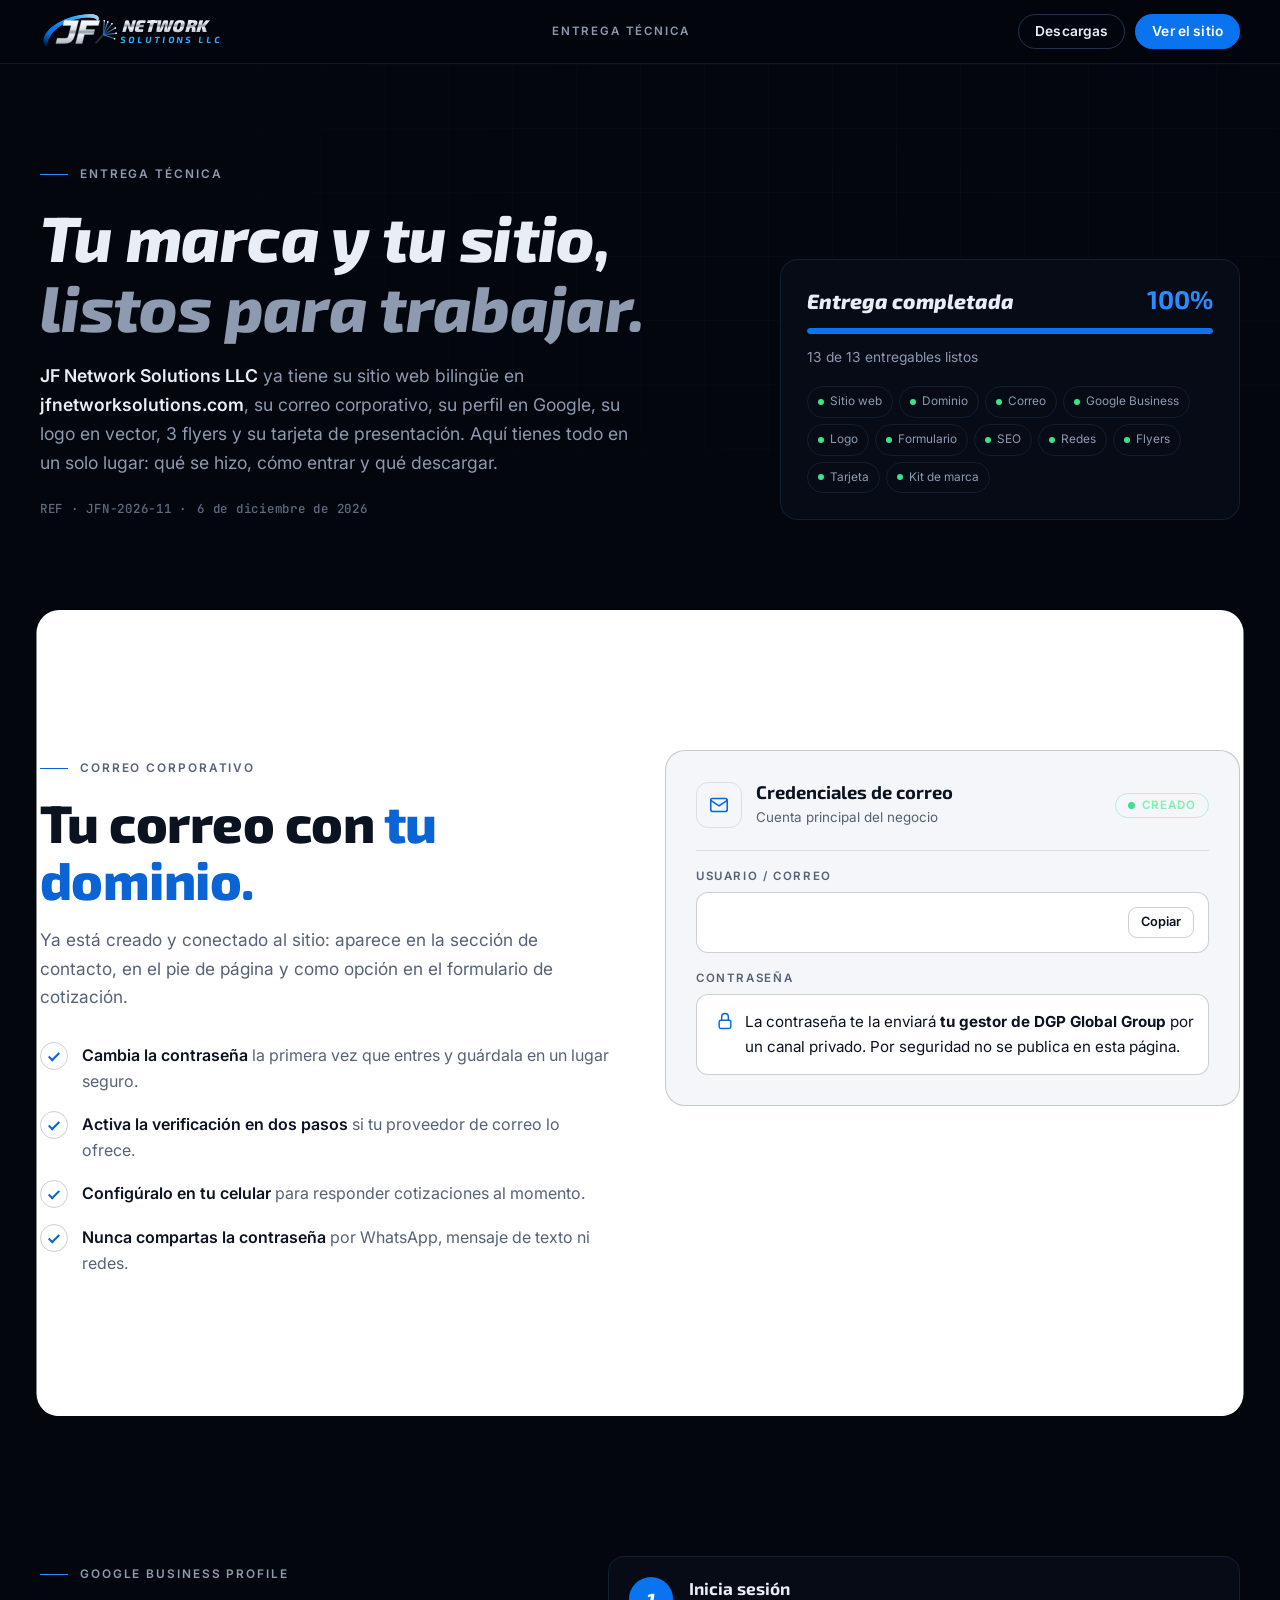
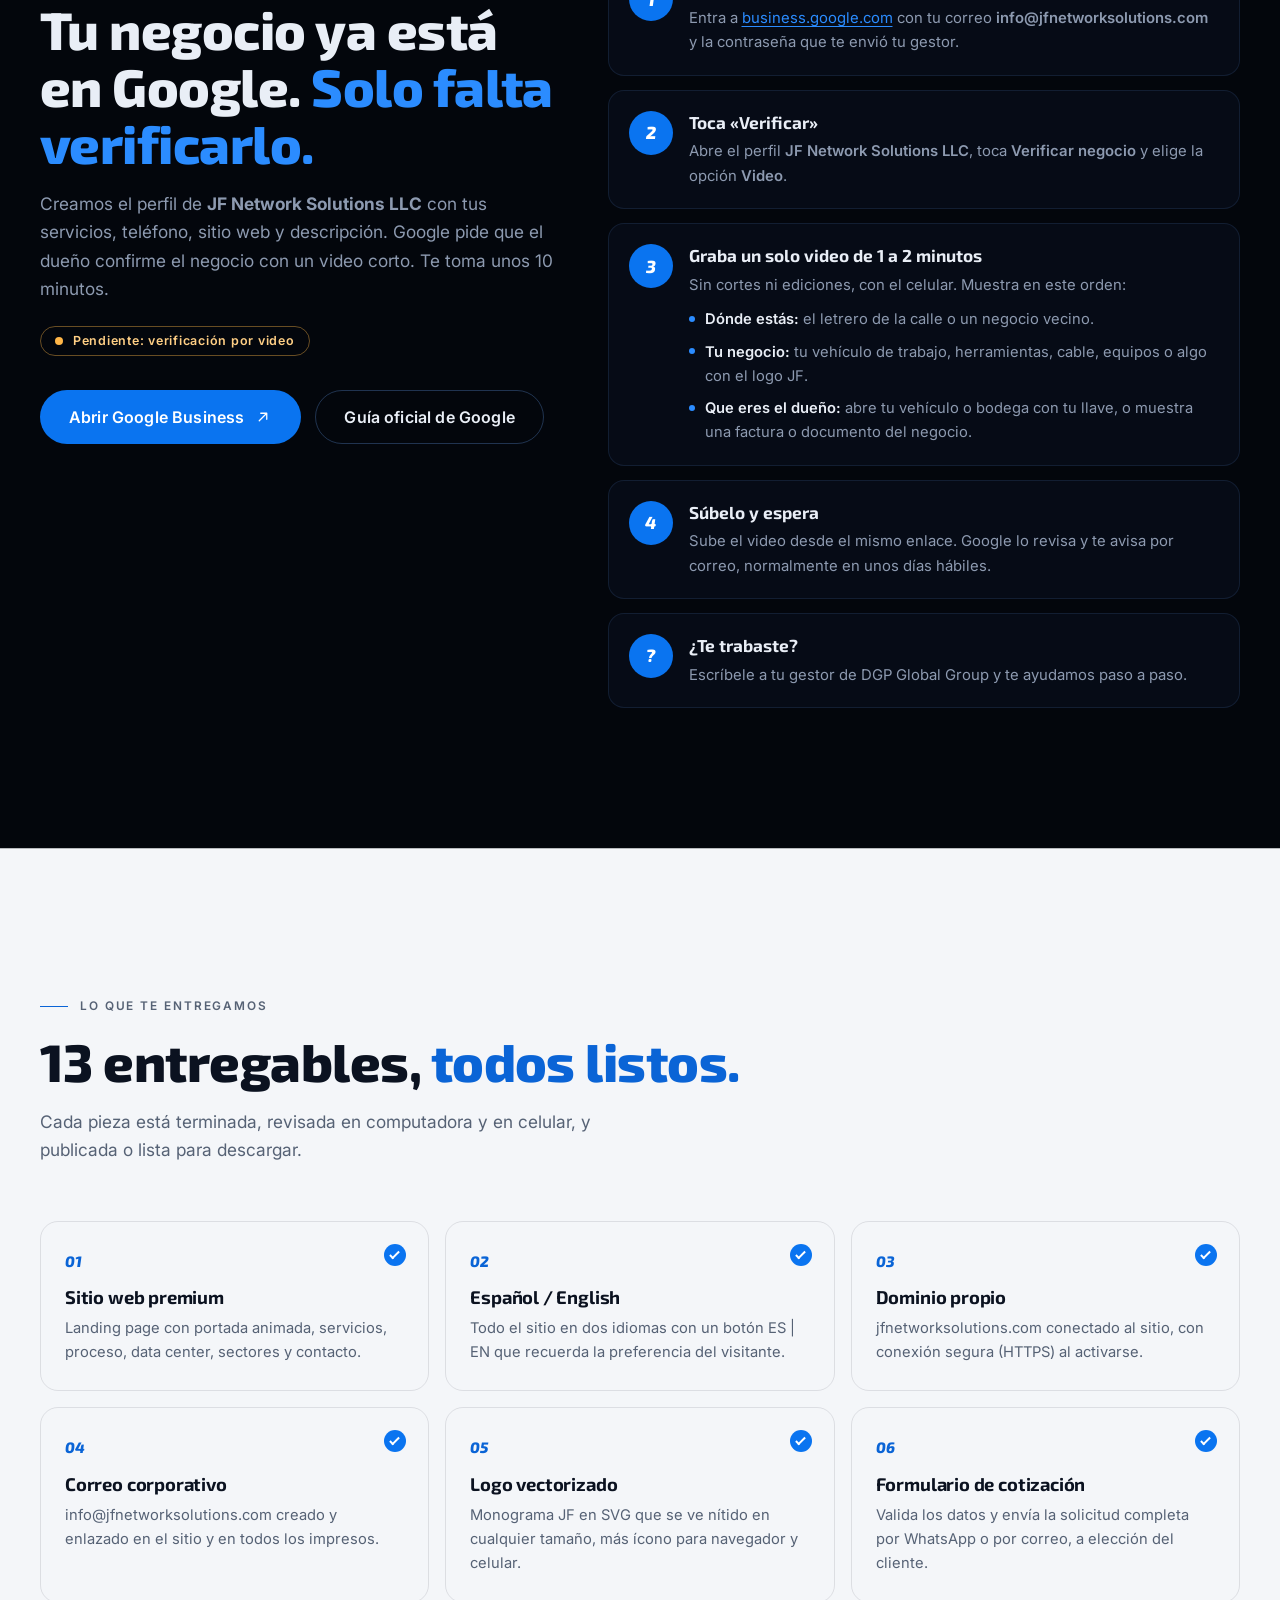
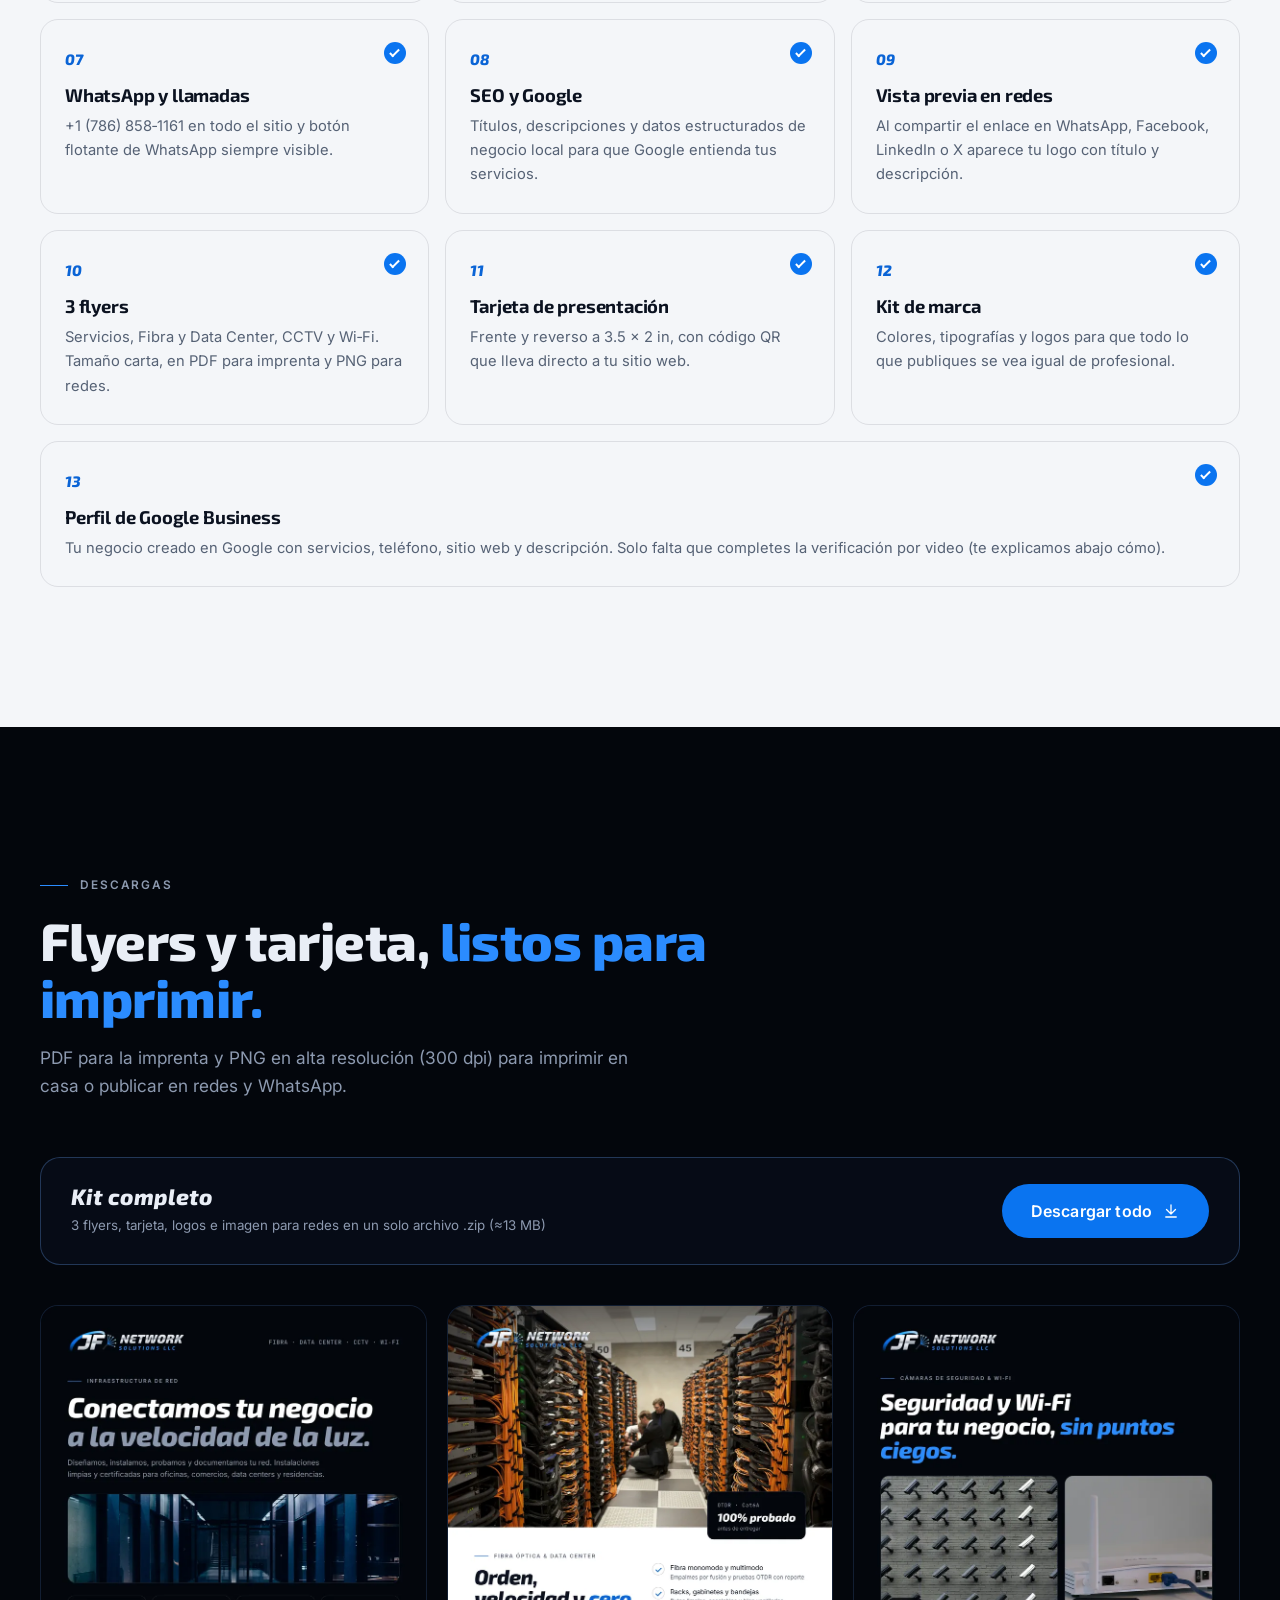
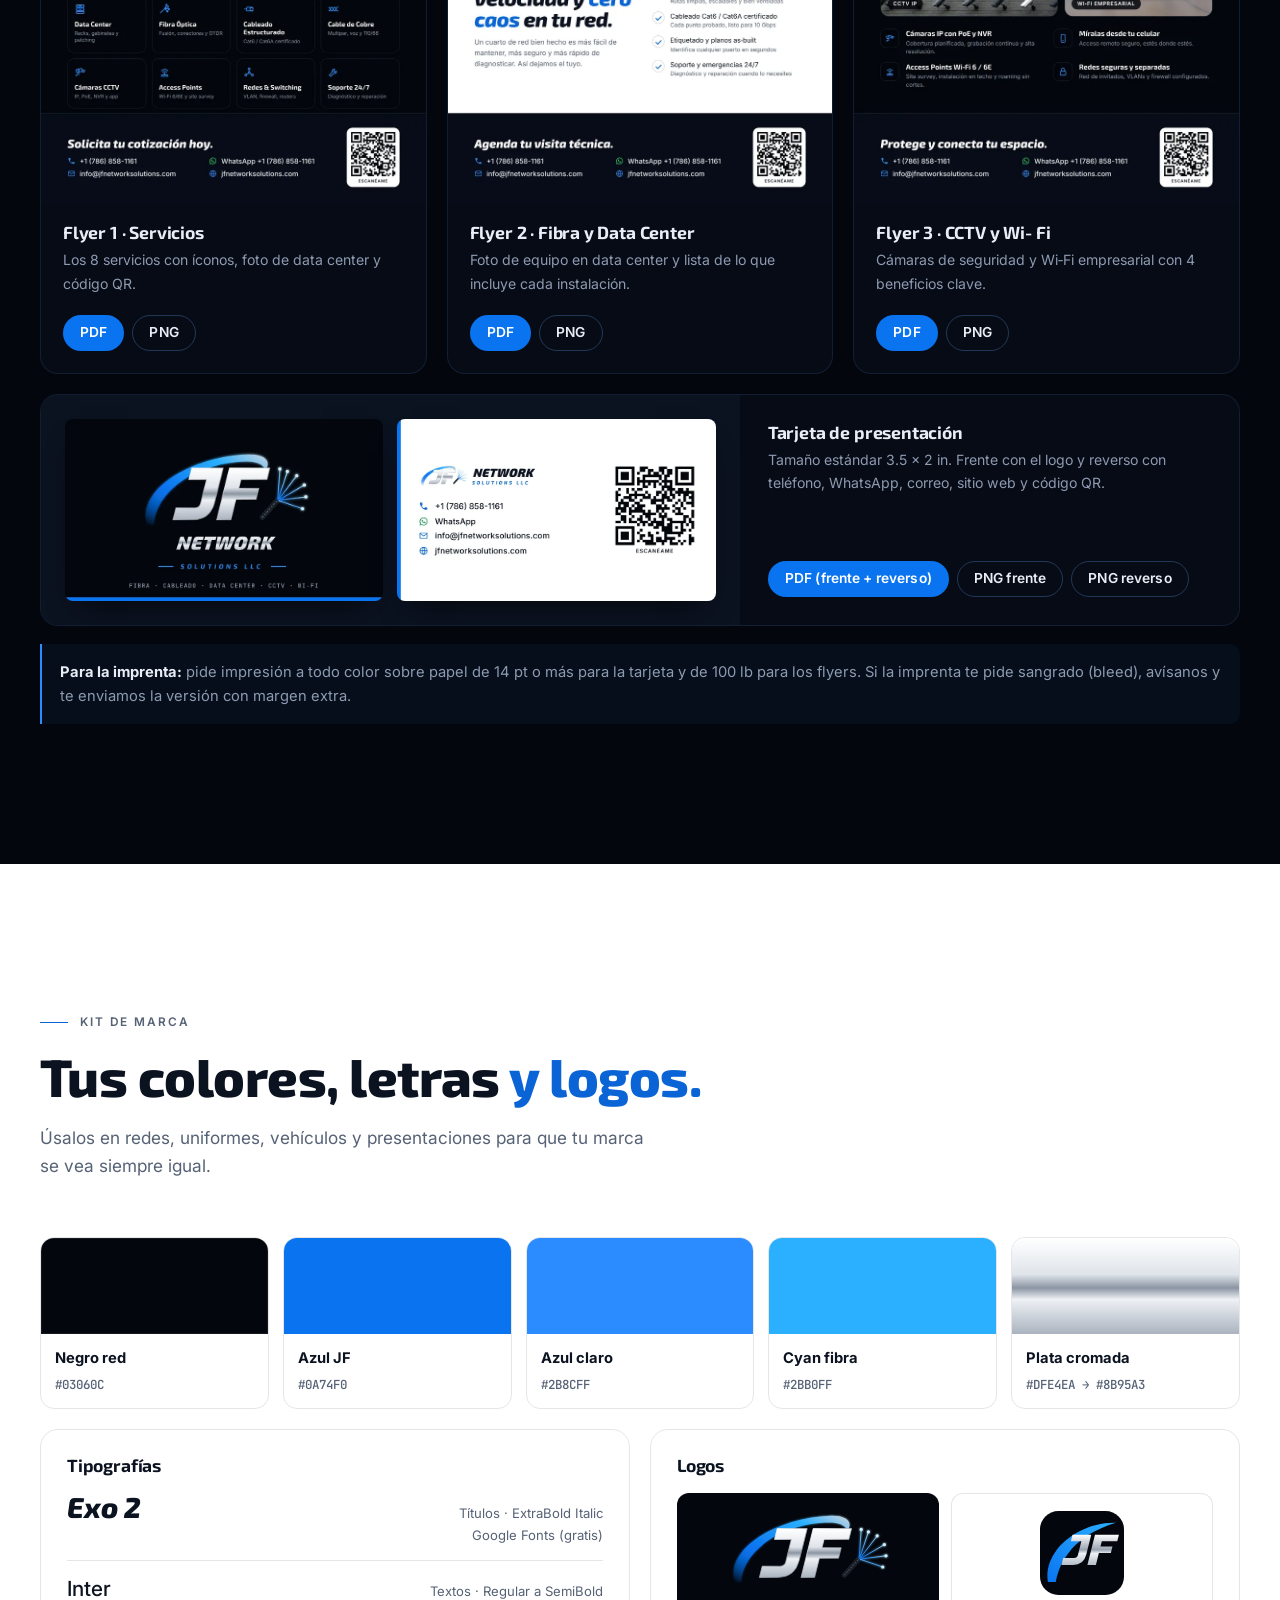
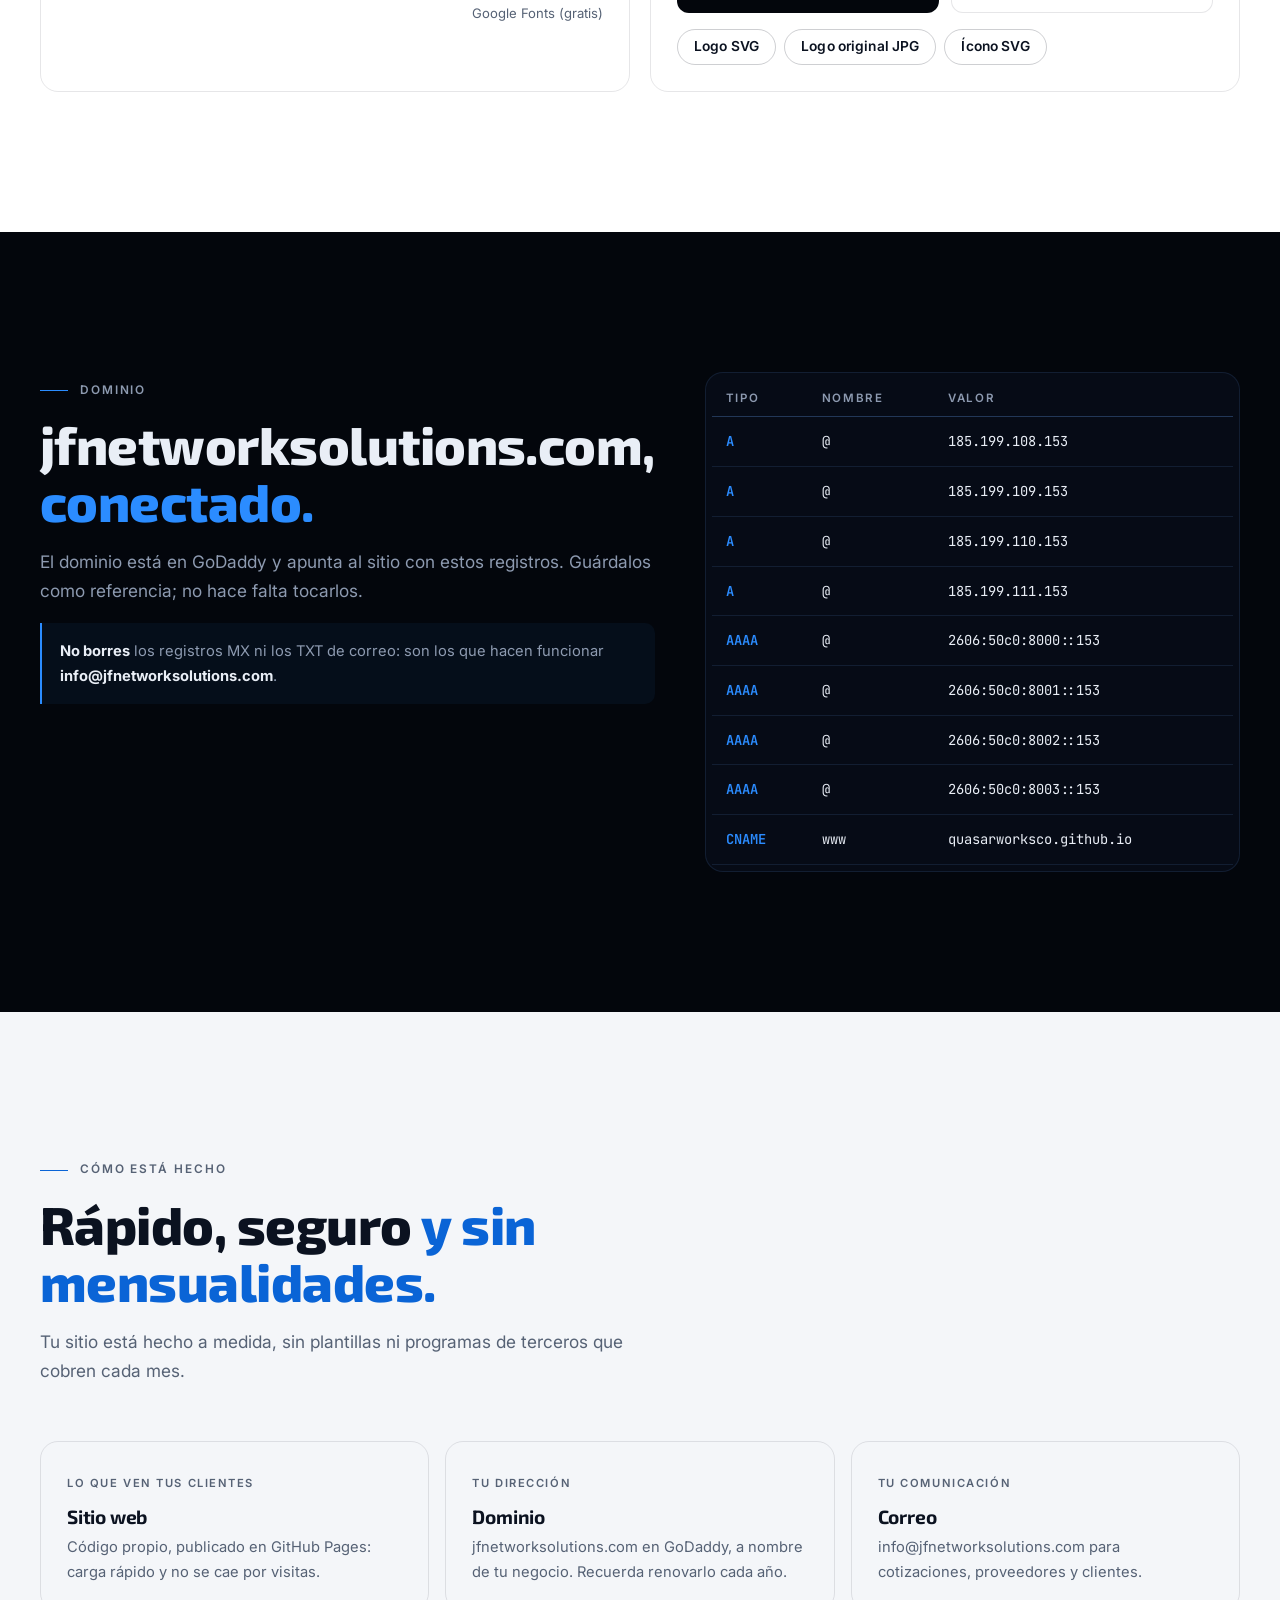
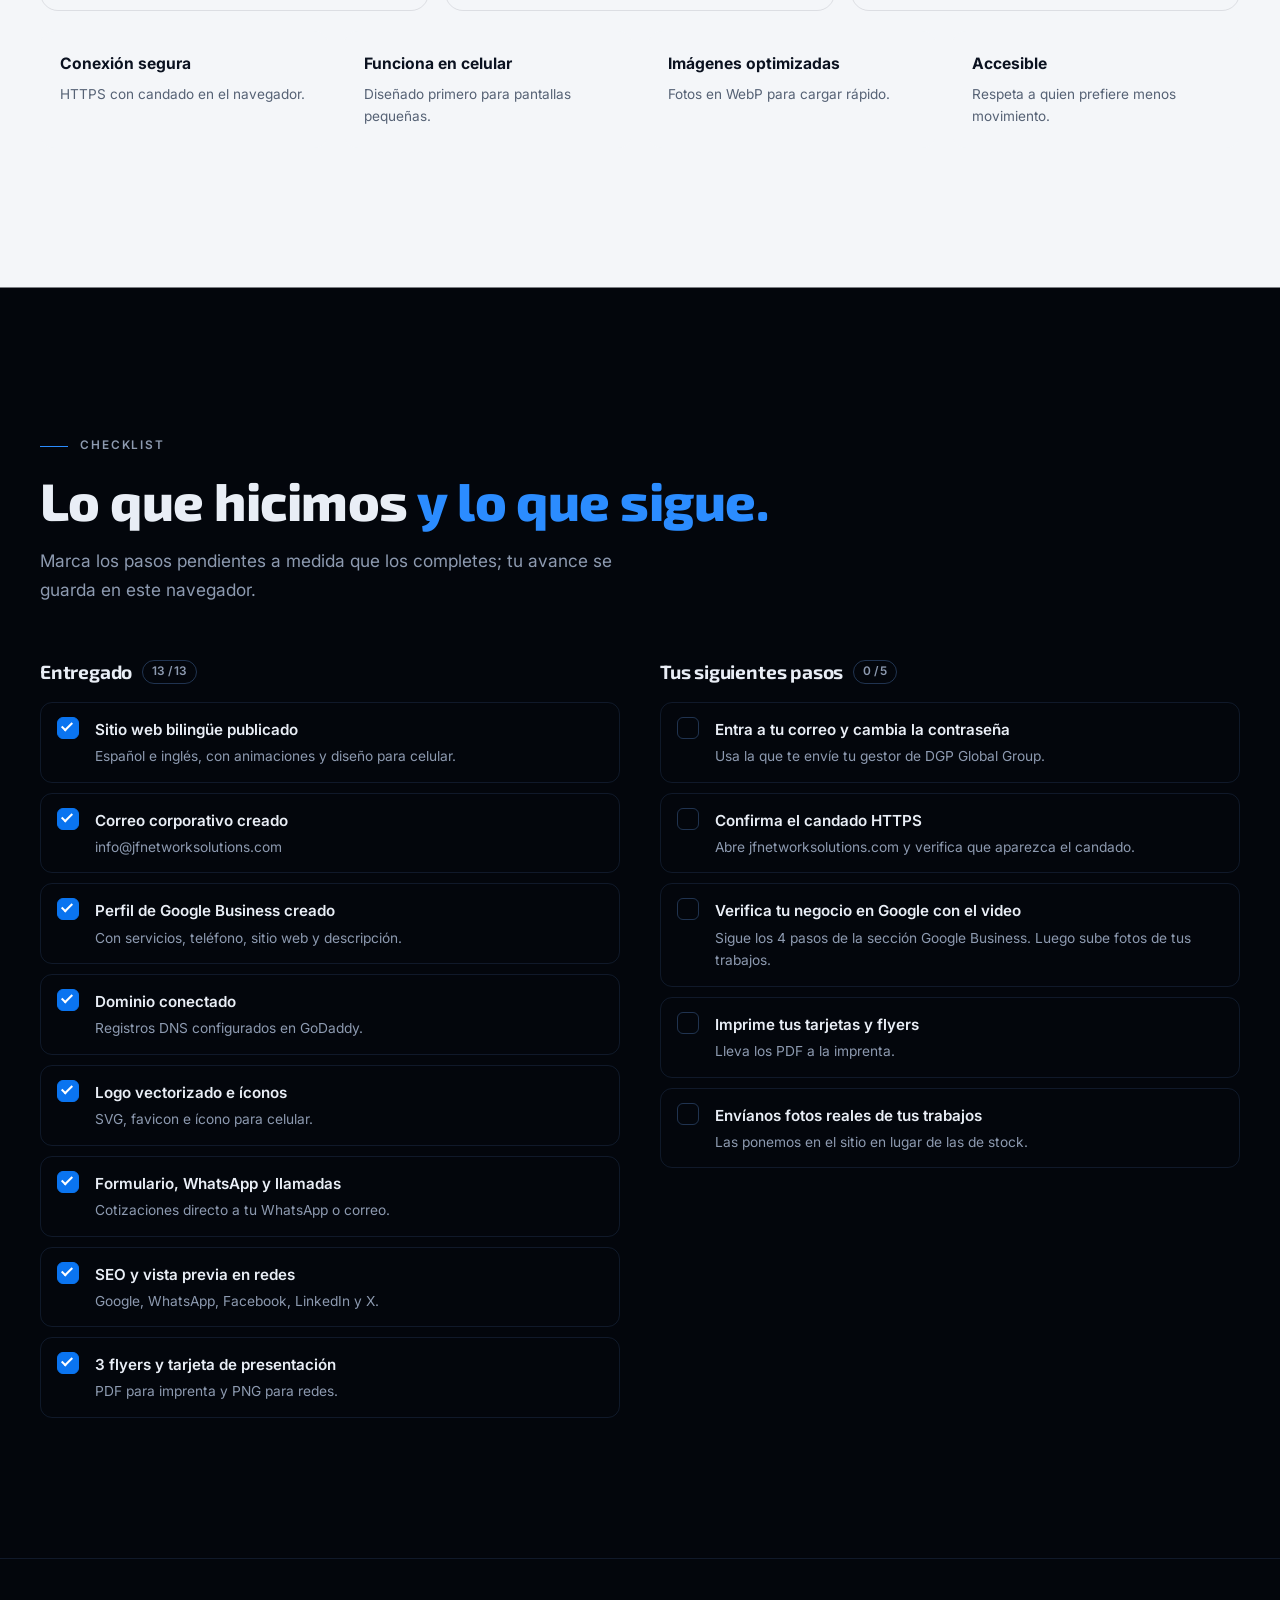
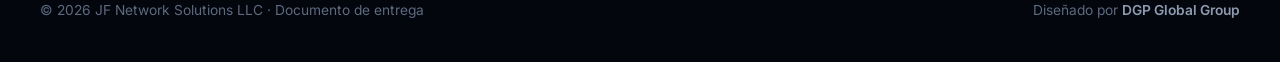
==== entrega/index.html @ 27d9e1e0 "Add /entrega delivery page with email, Google Business guide and downloads Noindex handoff page with" ====
<!doctype html>
<html lang="es">
<head>
  <meta charset="utf-8">
  <meta name="viewport" content="width=device-width, initial-scale=1, viewport-fit=cover">
  <title>Entrega: sitio web, correo y marca · JF Network Solutions | DGP Global Group</title>
  <meta name="description" content="Entrega de JF Network Solutions LLC: sitio web bilingüe, dominio, correo corporativo, perfil de Google Business, logo vectorizado, 3 flyers, tarjeta de presentación y kit de marca.">
  <meta name="robots" content="noindex, nofollow">
  <meta name="theme-color" content="#03060c">
  <link rel="canonical" href="https://jfnetworksolutions.com/entrega/">

  <!-- Open Graph -->
  <meta property="og:type" content="website">
  <meta property="og:locale" content="es_US">
  <meta property="og:site_name" content="JF Network Solutions LLC">
  <meta property="og:title" content="Entrega: tu sitio web y tu marca · JF Network Solutions">
  <meta property="og:description" content="Tu sitio web, tu correo corporativo, tus flyers y tu tarjeta de presentación están listos.">
  <meta property="og:url" content="https://jfnetworksolutions.com/entrega/">
  <meta property="og:image" content="https://jfnetworksolutions.com/assets/img/og-image.jpg">
  <meta property="og:image:secure_url" content="https://jfnetworksolutions.com/assets/img/og-image.jpg">
  <meta property="og:image:type" content="image/jpeg">
  <meta property="og:image:width" content="1200">
  <meta property="og:image:height" content="630">
  <meta property="og:image:alt" content="Logo de JF Network Solutions LLC">

  <!-- Twitter / X Card -->
  <meta name="twitter:card" content="summary_large_image">
  <meta name="twitter:title" content="Entrega: tu sitio web y tu marca · JF Network Solutions">
  <meta name="twitter:description" content="Tu sitio web, tu correo corporativo, tus flyers y tu tarjeta de presentación están listos.">
  <meta name="twitter:image" content="https://jfnetworksolutions.com/assets/img/og-image.jpg">
  <meta name="twitter:image:alt" content="Logo de JF Network Solutions LLC">

  <link rel="icon" href="../assets/img/favicon.svg" type="image/svg+xml">
  <link rel="apple-touch-icon" href="../assets/img/apple-touch-icon.png">
  <link rel="preconnect" href="https://fonts.googleapis.com">
  <link rel="preconnect" href="https://fonts.gstatic.com" crossorigin>
  <link href="https://fonts.googleapis.com/css2?family=Exo+2:ital,wght@0,600;0,700;0,800;1,700;1,800;1,900&family=Inter:wght@400;500;600;700&family=JetBrains+Mono:wght@500&display=swap" rel="stylesheet">
  <link rel="stylesheet" href="../assets/css/styles.css">
  <style>
    /* ---------- delivery page ---------- */
    .nav { background: rgba(3,6,12,.92); border-bottom: 1px solid var(--line); }
    .nav__tag { font: 600 .72rem/1 var(--font-body); letter-spacing: .16em; text-transform: uppercase; color: var(--muted); }

    .d-hero { position: relative; padding: calc(var(--nav-h) + 80px) 0 90px; overflow: hidden; }
    .d-hero::after { content: ""; position: absolute; inset: 0; pointer-events: none; background-image: linear-gradient(var(--line) 1px, transparent 1px), linear-gradient(90deg, var(--line) 1px, transparent 1px); background-size: 64px 64px; mask-image: radial-gradient(ellipse at 70% 30%, #000, transparent 70%); -webkit-mask-image: radial-gradient(ellipse at 70% 30%, #000, transparent 70%); opacity: .3; }
    .d-hero__grid { position: relative; z-index: 1; display: grid; grid-template-columns: 1.2fr .8fr; gap: 50px; align-items: end; }
    .d-hero h1 { margin-top: 20px; font-weight: 800; font-style: italic; font-size: clamp(2.4rem, 5vw, 4rem); text-wrap: balance; }
    .d-hero h1 .soft { color: var(--muted); }
    .d-hero .lead { margin-top: 20px; max-width: 600px; font-size: 1.1rem; color: var(--muted); }
    .d-hero .lead strong { color: var(--text); font-weight: 600; }
    .d-ref { margin-top: 26px; display: inline-flex; gap: 10px; align-items: center; font: 500 .78rem/1 var(--font-mono); color: var(--dim); letter-spacing: .06em; }

    .progress { padding: 26px; border: 1px solid var(--line); border-radius: 18px; background: var(--bg-2); }
    .progress__top { display: flex; justify-content: space-between; align-items: baseline; gap: 12px; }
    .progress__top strong { font: 800 italic 1.3rem/1 var(--font-display); }
    .progress__top span { font: 700 1.6rem/1 var(--font-display); color: var(--blue-2); }
    .progress__bar { margin-top: 16px; height: 6px; border-radius: 6px; background: var(--line); overflow: hidden; }
    .progress__bar i { display: block; height: 100%; width: 0; background: var(--blue); border-radius: 6px; transition: width 1.6s var(--ease) .3s; }
    .progress.is-in .progress__bar i { width: 100%; }
    .progress small { display: block; margin-top: 12px; color: var(--muted); font-size: .86rem; }
    .progress ul { margin-top: 18px; display: flex; flex-wrap: wrap; gap: 6px; }
    .progress li { padding: 5px 10px; border: 1px solid var(--line); border-radius: 999px; font-size: .74rem; color: var(--muted); display: inline-flex; align-items: center; gap: 6px; }
    .progress li::before { content: ""; width: 6px; height: 6px; border-radius: 50%; background: #39e58c; }

    /* credentials */
    .cred { display: grid; grid-template-columns: 1fr 1fr; gap: 50px; align-items: start; }
    .cred__card { padding: 30px; border-radius: 20px; border: 1px solid var(--line-strong); background: var(--bg-2); }
    .cred__head { display: flex; align-items: center; gap: 14px; padding-bottom: 20px; border-bottom: 1px solid var(--line); }
    .cred__head .ic { width: 46px; height: 46px; border-radius: 12px; border: 1px solid var(--line); display: grid; place-items: center; color: var(--blue-2); }
    .cred__head .ic svg { width: 22px; height: 22px; }
    .cred__head b { display: block; font: 700 1.15rem/1.2 var(--font-display); }
    .cred__head small { color: var(--muted); font-size: .84rem; }
    .cred__status { margin-left: auto; display: inline-flex; align-items: center; gap: 7px; padding: 6px 12px; border-radius: 999px; border: 1px solid rgba(57,229,140,.35); color: #7ef0b0; font: 600 .72rem/1 var(--font-body); letter-spacing: .08em; text-transform: uppercase; }
    .cred__status::before { content: ""; width: 7px; height: 7px; border-radius: 50%; background: #39e58c; }
    .cred__row { margin-top: 20px; }
    .cred__row label { display: block; font: 600 .72rem/1 var(--font-body); letter-spacing: .14em; text-transform: uppercase; color: var(--muted); }
    .cred__field { margin-top: 10px; display: flex; align-items: center; gap: 10px; padding: 14px 14px 14px 18px; border-radius: 12px; border: 1px solid var(--line-strong); background: var(--bg); }
    .cred__field code { flex: 1; min-width: 0; overflow-wrap: anywhere; font: 500 1rem/1.4 var(--font-mono); color: #fff; }
    .cred__field--note { align-items: flex-start; }
    .cred__field--note p { flex: 1; font-size: .95rem; color: var(--text); }
    .cred__field--note svg { width: 20px; height: 20px; flex: none; color: var(--blue-2); margin-top: 2px; }
    .copy { flex: none; border: 1px solid var(--line-strong); background: none; border-radius: 9px; padding: 8px 12px; font: 600 .8rem/1 var(--font-body); color: var(--text); transition: border-color .25s, color .25s; }
    .copy:hover { border-color: var(--blue-2); }
    .copy.is-done { border-color: #39e58c; color: #7ef0b0; }
    .tips { margin-top: 30px; display: grid; gap: 16px; }
    .tips li { display: grid; grid-template-columns: 28px 1fr; gap: 14px; color: var(--muted); }
    .tips b { color: var(--text); font-weight: 600; }

    /* google business */
    .gbp-status { margin-top: 22px; display: inline-flex; align-items: center; gap: 10px; padding: 8px 14px; border-radius: 999px; border: 1px solid rgba(255,182,72,.4); color: #ffcf85; font: 600 .78rem/1 var(--font-body); letter-spacing: .06em; }
    .dot-wait { width: 8px; height: 8px; border-radius: 50%; background: #ffb648; animation: blink 1.6s infinite; }
    .gsteps { display: grid; gap: 14px; list-style: none; }
    .gsteps > li { display: grid; grid-template-columns: 44px 1fr; gap: 16px; padding: 20px; border: 1px solid var(--line); border-radius: 16px; background: var(--bg-2); }
    .gsteps__n { width: 44px; height: 44px; border-radius: 50%; display: grid; place-items: center; background: var(--blue); color: #fff; font: 800 italic 1.1rem/1 var(--font-display); }
    .gsteps b { font-weight: 600; }
    .gsteps > li > div > b { display: block; font: 700 1.08rem/1.3 var(--font-display); }
    .gsteps p { margin-top: 6px; color: var(--muted); font-size: .93rem; }
    .gsteps a { color: var(--blue-2); text-decoration: underline; text-underline-offset: 3px; }
    .gsteps__list { margin-top: 10px; display: grid; gap: 8px; }
    .gsteps__list li { position: relative; padding-left: 16px; color: var(--muted); font-size: .92rem; }
    .gsteps__list li::before { content: ""; position: absolute; left: 0; top: .6em; width: 6px; height: 6px; border-radius: 50%; background: var(--blue-2); }
    .gsteps__list b { color: var(--text); }
    .deliv__item--wide { grid-column: 1 / -1; }

    /* deliverables */
    .deliv { display: grid; grid-template-columns: repeat(3, 1fr); gap: 16px; }
    .deliv__item { position: relative; padding: 26px 24px; border: 1px solid var(--line); border-radius: var(--radius); transition: border-color .3s, transform .4s var(--ease); }
    .deliv__item:hover { border-color: var(--line-strong); transform: translateY(-3px); }
    .deliv__num { font: 800 italic .95rem/1 var(--font-display); color: var(--blue-2); }
    .deliv__item h3 { margin-top: 14px; font-size: 1.15rem; font-weight: 700; }
    .deliv__item p { margin-top: 8px; font-size: .92rem; color: var(--muted); }
    .deliv__item .done { position: absolute; top: 22px; right: 22px; width: 22px; height: 22px; border-radius: 50%; background: var(--blue); }
    .deliv__item .done::after { content: ""; position: absolute; left: 8px; top: 5px; width: 5px; height: 10px; border: solid #fff; border-width: 0 2px 2px 0; transform: rotate(45deg); }

    /* downloads */
    .dl-zip { margin-bottom: 40px; display: flex; align-items: center; justify-content: space-between; gap: 24px; padding: 26px 30px; border-radius: 20px; border: 1px solid var(--line-strong); background: var(--bg-2); }
    .dl-zip b { display: block; font: 800 italic 1.4rem/1.2 var(--font-display); }
    .dl-zip small { color: var(--muted); }
    .flyers { display: grid; grid-template-columns: repeat(3, 1fr); gap: 20px; }
    .piece { display: flex; flex-direction: column; border: 1px solid var(--line); border-radius: var(--radius); overflow: hidden; background: var(--bg-2); }
    .piece__img { position: relative; background: #0b1220; overflow: hidden; }
    .piece__img img { width: 100%; height: auto; transition: transform 1s var(--ease); }
    .piece:hover .piece__img img { transform: scale(1.03); }
    .piece__body { padding: 20px 22px 22px; display: flex; flex-direction: column; gap: 6px; flex: 1; }
    .piece__body h3 { font-size: 1.1rem; font-weight: 700; }
    .piece__body p { font-size: .88rem; color: var(--muted); }
    .piece__dl { margin-top: auto; padding-top: 14px; display: flex; gap: 8px; flex-wrap: wrap; }
    .card-piece { margin-top: 20px; display: grid; grid-template-columns: 1.4fr 1fr; }
    .card-piece .piece__img { display: grid; grid-template-columns: 1fr 1fr; gap: 14px; padding: 24px; background: #0b1220; }
    .card-piece .piece__img img { border-radius: 8px; box-shadow: 0 16px 30px -16px rgba(0,0,0,.8); }
    .card-piece .piece__body { justify-content: center; padding: 28px; }

    /* brand kit */
    .swatches { display: grid; grid-template-columns: repeat(5, 1fr); gap: 14px; }
    .sw { border: 1px solid var(--line); border-radius: 14px; overflow: hidden; }
    .sw i { display: block; height: 96px; }
    .sw div { padding: 12px 14px; }
    .sw b { display: block; font-size: .92rem; }
    .sw code { font: 500 .78rem/1.4 var(--font-mono); color: var(--muted); }
    .kit2 { margin-top: 20px; display: grid; grid-template-columns: 1fr 1fr; gap: 20px; }
    .kit-box { padding: 26px; border: 1px solid var(--line); border-radius: var(--radius); }
    .kit-box h3 { font-size: 1.1rem; font-weight: 700; }
    .type-row { margin-top: 18px; display: flex; align-items: baseline; justify-content: space-between; gap: 16px; padding-bottom: 14px; border-bottom: 1px solid var(--line); }
    .type-row:last-child { border-bottom: 0; padding-bottom: 0; }
    .type-row .sample-d { font: 800 italic 1.8rem/1 var(--font-display); }
    .type-row .sample-b { font: 500 1.3rem/1 var(--font-body); }
    .type-row small { color: var(--muted); font-size: .82rem; text-align: right; }
    .logo-tiles { margin-top: 18px; display: grid; grid-template-columns: 1fr 1fr; gap: 12px; }
    .logo-tile { display: grid; place-items: center; height: 120px; border-radius: 12px; background: #03060c; padding: 14px; }
    .logo-tile--light { background: #fff; border: 1px solid var(--line); }
    .logo-tile img { max-height: 84px; width: auto; }
    .kit-links { margin-top: 16px; display: flex; gap: 8px; flex-wrap: wrap; }

    /* dns + how */
    .dns { width: 100%; border-collapse: collapse; font-size: .92rem; }
    .dns th { text-align: left; font: 600 .72rem/1 var(--font-body); letter-spacing: .14em; text-transform: uppercase; color: var(--muted); padding: 0 14px 12px; border-bottom: 1px solid var(--line-strong); }
    .dns td { padding: 13px 14px; border-bottom: 1px solid var(--line); font-family: var(--font-mono); font-size: .86rem; }
    .dns td:first-child { color: var(--blue-2); font-weight: 600; }
    .table-wrap { overflow-x: auto; border: 1px solid var(--line); border-radius: var(--radius); padding: 20px 6px 6px; background: var(--bg-2); }
    .two { display: grid; grid-template-columns: .9fr 1.1fr; gap: 50px; align-items: start; }
    .note { margin-top: 18px; padding: 16px 18px; border-left: 2px solid var(--blue-2); background: rgba(43,140,255,.06); border-radius: 0 10px 10px 0; color: var(--muted); font-size: .92rem; }
    .note b { color: var(--text); }

    .stack { display: grid; grid-template-columns: repeat(3, 1fr); gap: 16px; }
    .stack__item { padding: 26px; border: 1px solid var(--line); border-radius: var(--radius); }
    .stack__item small { font: 600 .7rem/1 var(--font-body); letter-spacing: .14em; text-transform: uppercase; color: var(--muted); }
    .stack__item h3 { margin-top: 12px; font-size: 1.2rem; font-weight: 700; }
    .stack__item p { margin-top: 8px; font-size: .92rem; color: var(--muted); }
    .highlights { margin-top: 20px; display: grid; grid-template-columns: repeat(4, 1fr); gap: 16px; }
    .hl { padding: 20px; border-radius: 14px; background: var(--bg-2); }
    .hl b { display: block; font-size: .98rem; }
    .hl span { display: block; margin-top: 6px; font-size: .85rem; color: var(--muted); }

    /* checklist */
    .check-grid { display: grid; grid-template-columns: 1fr 1fr; gap: 40px; }
    .check-col h3 { font-size: 1.2rem; font-weight: 700; display: flex; align-items: center; gap: 10px; }
    .check-col h3 span { font: 600 .74rem/1 var(--font-body); padding: 5px 9px; border-radius: 999px; border: 1px solid var(--line-strong); color: var(--muted); }
    .clist { margin-top: 18px; display: grid; gap: 10px; }
    .clist label { display: grid; grid-template-columns: 24px 1fr; gap: 14px; align-items: start; padding: 14px 16px; border: 1px solid var(--line); border-radius: 12px; cursor: pointer; transition: border-color .25s, background .25s; }
    .clist label:hover { border-color: var(--line-strong); }
    .clist input { appearance: none; -webkit-appearance: none; width: 22px; height: 22px; margin: 0; border-radius: 6px; border: 1.5px solid var(--line-strong); position: relative; cursor: pointer; }
    .clist input:checked { background: var(--blue); border-color: var(--blue); }
    .clist input:checked::after { content: ""; position: absolute; left: 6px; top: 2px; width: 6px; height: 11px; border: solid #fff; border-width: 0 2px 2px 0; transform: rotate(45deg); }
    .clist input:disabled { cursor: default; }
    .clist b { display: block; font-weight: 600; font-size: .95rem; }
    .clist small { display: block; margin-top: 3px; color: var(--muted); font-size: .86rem; }
    .clist label:has(input:checked:not(:disabled)) b { text-decoration: line-through; color: var(--muted); }
    .clist--done label { cursor: default; }

    .d-footer { padding: 40px 0; border-top: 1px solid var(--line); color: var(--dim); font-size: .86rem; }
    .d-footer .container { display: flex; justify-content: space-between; gap: 16px; flex-wrap: wrap; }

    @media (max-width: 1000px) {
      .deliv, .flyers, .stack { grid-template-columns: 1fr 1fr; }
      .swatches { grid-template-columns: repeat(3, 1fr); }
      .highlights { grid-template-columns: 1fr 1fr; }
    }
    @media (max-width: 860px) {
      .d-hero__grid, .cred, .two, .check-grid, .kit2, .card-piece { grid-template-columns: 1fr; }
      .dl-zip { flex-direction: column; align-items: flex-start; }
    }
    @media (max-width: 600px) {
      .nav__tag { display: none; }
      .deliv, .flyers, .stack, .highlights { grid-template-columns: 1fr; }
      .swatches { grid-template-columns: 1fr 1fr; }
      .card-piece .piece__img { grid-template-columns: 1fr; }
      .cred__card { padding: 22px; }
      .cred__status { display: none; }
    }
  </style>
</head>
<body>
  <div class="scroll-progress" aria-hidden="true"><span></span></div>

  <header class="nav is-scrolled" id="nav">
    <div class="container nav__inner">
      <a href="../" class="brand" aria-label="JF Network Solutions LLC — sitio web">
        <img src="../assets/img/logo-mark.svg" alt="" width="82" height="42" class="brand__mark">
        <span class="brand__text"><span class="brand__name">NETWORK</span><span class="brand__sub">SOLUTIONS LLC</span></span>
      </a>
      <span class="nav__tag">Entrega técnica</span>
      <div class="nav__actions">
        <a href="#descargas" class="btn btn--ghost btn--sm">Descargas</a>
        <a href="../" class="btn btn--primary btn--sm">Ver el sitio</a>
      </div>
    </div>
  </header>

  <main>
    <!-- ============ HERO ============ -->
    <section class="d-hero">
      <div class="container d-hero__grid">
        <div>
          <p class="eyebrow reveal">Entrega técnica</p>
          <h1 class="reveal" data-delay="1">Tu marca y tu sitio, <span class="soft">listos para trabajar.</span></h1>
          <p class="lead reveal" data-delay="2"><strong>JF Network Solutions LLC</strong> ya tiene su sitio web bilingüe en <strong>jfnetworksolutions.com</strong>, su correo corporativo, su perfil en Google, su logo en vector, 3 flyers y su tarjeta de presentación. Aquí tienes todo en un solo lugar: qué se hizo, cómo entrar y qué descargar.</p>
          <p class="d-ref reveal" data-delay="3">REF · JFN-2026-11 · <span id="today"></span></p>
        </div>
        <div class="progress reveal" data-delay="2" id="progress">
          <div class="progress__top"><strong>Entrega completada</strong><span>100%</span></div>
          <div class="progress__bar"><i></i></div>
          <small>13 de 13 entregables listos</small>
          <ul>
            <li>Sitio web</li><li>Dominio</li><li>Correo</li><li>Google Business</li><li>Logo</li><li>Formulario</li><li>SEO</li><li>Redes</li><li>Flyers</li><li>Tarjeta</li><li>Kit de marca</li>
          </ul>
        </div>
      </div>
    </section>

    <!-- ============ EMAIL ============ -->
    <section class="section section--light" id="correo">
      <div class="container cred">
        <div>
          <p class="eyebrow reveal">Correo corporativo</p>
          <h2 class="section__title reveal" data-delay="1">Tu correo con <span class="blue-text">tu dominio.</span></h2>
          <p class="section__lead reveal" data-delay="2">Ya está creado y conectado al sitio: aparece en la sección de contacto, en el pie de página y como opción en el formulario de cotización.</p>
          <ul class="tips">
            <li class="reveal" data-delay="2"><span class="check"></span><span><b>Cambia la contraseña</b> la primera vez que entres y guárdala en un lugar seguro.</span></li>
            <li class="reveal" data-delay="3"><span class="check"></span><span><b>Activa la verificación en dos pasos</b> si tu proveedor de correo lo ofrece.</span></li>
            <li class="reveal" data-delay="3"><span class="check"></span><span><b>Configúralo en tu celular</b> para responder cotizaciones al momento.</span></li>
            <li class="reveal" data-delay="4"><span class="check"></span><span><b>Nunca compartas la contraseña</b> por WhatsApp, mensaje de texto ni redes.</span></li>
          </ul>
        </div>

        <div class="cred__card reveal reveal--right" data-delay="1">
          <div class="cred__head">
            <span class="ic"><svg viewBox="0 0 24 24"><rect x="3" y="5" width="18" height="14" rx="2"/><path d="m3 7 9 6 9-6"/></svg></span>
            <span><b>Credenciales de correo</b><small>Cuenta principal del negocio</small></span>
            <span class="cred__status">Creado</span>
          </div>
          <div class="cred__row">
            <label>Usuario / correo</label>
            <div class="cred__field"><code id="emailUser">info@jfnetworksolutions.com</code><button class="copy" type="button" data-copy="info@jfnetworksolutions.com">Copiar</button></div>
          </div>
          <div class="cred__row">
            <label>Contraseña</label>
            <div class="cred__field cred__field--note">
              <svg viewBox="0 0 24 24"><rect x="5" y="11" width="14" height="10" rx="2"/><path d="M8 11V7a4 4 0 0 1 8 0v4"/></svg>
              <p>La contraseña te la enviará <b>tu gestor de DGP Global Group</b> por un canal privado. Por seguridad no se publica en esta página.</p>
            </div>
          </div>
        </div>
      </div>
    </section>


    <!-- ============ GOOGLE BUSINESS ============ -->
    <section class="section" id="google">
      <div class="container two">
        <div>
          <p class="eyebrow reveal">Google Business Profile</p>
          <h2 class="section__title reveal" data-delay="1">Tu negocio ya está en Google. <span class="blue-text">Solo falta verificarlo.</span></h2>
          <p class="section__lead reveal" data-delay="2">Creamos el perfil de <b>JF Network Solutions LLC</b> con tus servicios, teléfono, sitio web y descripción. Google pide que el dueño confirme el negocio con un video corto. Te toma unos 10 minutos.</p>
          <div class="gbp-status reveal" data-delay="3"><span class="dot-wait"></span>Pendiente: verificación por video</div>
          <div class="hero__ctas reveal" data-delay="3">
            <a href="https://business.google.com/" target="_blank" rel="noopener" class="btn btn--primary btn--lg">Abrir Google Business
              <svg viewBox="0 0 24 24" aria-hidden="true"><path d="M7 17 17 7M9 7h8v8"/></svg></a>
            <a href="https://support.google.com/business/answer/7107242?hl=es" target="_blank" rel="noopener" class="btn btn--ghost btn--lg">Guía oficial de Google</a>
          </div>
        </div>
        <ol class="gsteps">
          <li class="reveal reveal--right"><span class="gsteps__n">1</span><div><b>Inicia sesión</b><p>Entra a <a href="https://business.google.com/" target="_blank" rel="noopener">business.google.com</a> con tu correo <b>info@jfnetworksolutions.com</b> y la contraseña que te envió tu gestor.</p></div></li>
          <li class="reveal reveal--right" data-delay="1"><span class="gsteps__n">2</span><div><b>Toca «Verificar»</b><p>Abre el perfil <b>JF Network Solutions LLC</b>, toca <b>Verificar negocio</b> y elige la opción <b>Video</b>.</p></div></li>
          <li class="reveal reveal--right" data-delay="2"><span class="gsteps__n">3</span><div><b>Graba un solo video de 1 a 2 minutos</b><p>Sin cortes ni ediciones, con el celular. Muestra en este orden:</p>
            <ul class="gsteps__list">
              <li><b>Dónde estás:</b> el letrero de la calle o un negocio vecino.</li>
              <li><b>Tu negocio:</b> tu vehículo de trabajo, herramientas, cable, equipos o algo con el logo JF.</li>
              <li><b>Que eres el dueño:</b> abre tu vehículo o bodega con tu llave, o muestra una factura o documento del negocio.</li>
            </ul></div></li>
          <li class="reveal reveal--right" data-delay="3"><span class="gsteps__n">4</span><div><b>Súbelo y espera</b><p>Sube el video desde el mismo enlace. Google lo revisa y te avisa por correo, normalmente en unos días hábiles.</p></div></li>
          <li class="reveal reveal--right" data-delay="4"><span class="gsteps__n">?</span><div><b>¿Te trabaste?</b><p>Escríbele a tu gestor de DGP Global Group y te ayudamos paso a paso.</p></div></li>
        </ol>
      </div>
    </section>

    <!-- ============ DELIVERABLES ============ -->
    <section class="section section--light section--light-2" id="entregables">
      <div class="container">
        <div class="section__head">
          <p class="eyebrow reveal">Lo que te entregamos</p>
          <h2 class="section__title reveal" data-delay="1">13 entregables, <span class="blue-text">todos listos.</span></h2>
          <p class="section__lead reveal" data-delay="2">Cada pieza está terminada, revisada en computadora y en celular, y publicada o lista para descargar.</p>
        </div>
        <div class="deliv">
          <article class="deliv__item reveal reveal--scale"><span class="done"></span><span class="deliv__num">01</span><h3>Sitio web premium</h3><p>Landing page con portada animada, servicios, proceso, data center, sectores y contacto.</p></article>
          <article class="deliv__item reveal reveal--scale" data-delay="1"><span class="done"></span><span class="deliv__num">02</span><h3>Español / English</h3><p>Todo el sitio en dos idiomas con un botón ES | EN que recuerda la preferencia del visitante.</p></article>
          <article class="deliv__item reveal reveal--scale" data-delay="2"><span class="done"></span><span class="deliv__num">03</span><h3>Dominio propio</h3><p>jfnetworksolutions.com conectado al sitio, con conexión segura (HTTPS) al activarse.</p></article>
          <article class="deliv__item reveal reveal--scale"><span class="done"></span><span class="deliv__num">04</span><h3>Correo corporativo</h3><p>info@jfnetworksolutions.com creado y enlazado en el sitio y en todos los impresos.</p></article>
          <article class="deliv__item reveal reveal--scale" data-delay="1"><span class="done"></span><span class="deliv__num">05</span><h3>Logo vectorizado</h3><p>Monograma JF en SVG que se ve nítido en cualquier tamaño, más ícono para navegador y celular.</p></article>
          <article class="deliv__item reveal reveal--scale" data-delay="2"><span class="done"></span><span class="deliv__num">06</span><h3>Formulario de cotización</h3><p>Valida los datos y envía la solicitud completa por WhatsApp o por correo, a elección del cliente.</p></article>
          <article class="deliv__item reveal reveal--scale"><span class="done"></span><span class="deliv__num">07</span><h3>WhatsApp y llamadas</h3><p>+1 (786) 858‑1161 en todo el sitio y botón flotante de WhatsApp siempre visible.</p></article>
          <article class="deliv__item reveal reveal--scale" data-delay="1"><span class="done"></span><span class="deliv__num">08</span><h3>SEO y Google</h3><p>Títulos, descripciones y datos estructurados de negocio local para que Google entienda tus servicios.</p></article>
          <article class="deliv__item reveal reveal--scale" data-delay="2"><span class="done"></span><span class="deliv__num">09</span><h3>Vista previa en redes</h3><p>Al compartir el enlace en WhatsApp, Facebook, LinkedIn o X aparece tu logo con título y descripción.</p></article>
          <article class="deliv__item reveal reveal--scale"><span class="done"></span><span class="deliv__num">10</span><h3>3 flyers</h3><p>Servicios, Fibra y Data Center, CCTV y Wi‑Fi. Tamaño carta, en PDF para imprenta y PNG para redes.</p></article>
          <article class="deliv__item reveal reveal--scale" data-delay="1"><span class="done"></span><span class="deliv__num">11</span><h3>Tarjeta de presentación</h3><p>Frente y reverso a 3.5 × 2 in, con código QR que lleva directo a tu sitio web.</p></article>
          <article class="deliv__item reveal reveal--scale" data-delay="2"><span class="done"></span><span class="deliv__num">12</span><h3>Kit de marca</h3><p>Colores, tipografías y logos para que todo lo que publiques se vea igual de profesional.</p></article>
          <article class="deliv__item deliv__item--wide reveal reveal--scale"><span class="done"></span><span class="deliv__num">13</span><h3>Perfil de Google Business</h3><p>Tu negocio creado en Google con servicios, teléfono, sitio web y descripción. Solo falta que completes la verificación por video (te explicamos abajo cómo).</p></article>
        </div>
      </div>
    </section>

    <!-- ============ DOWNLOADS ============ -->
    <section class="section" id="descargas">
      <div class="container">
        <div class="section__head">
          <p class="eyebrow reveal">Descargas</p>
          <h2 class="section__title reveal" data-delay="1">Flyers y tarjeta, <span class="blue-text">listos para imprimir.</span></h2>
          <p class="section__lead reveal" data-delay="2">PDF para la imprenta y PNG en alta resolución (300 dpi) para imprimir en casa o publicar en redes y WhatsApp.</p>
        </div>

        <div class="dl-zip reveal">
          <div><b>Kit completo</b><small>3 flyers, tarjeta, logos e imagen para redes en un solo archivo .zip (≈13 MB)</small></div>
          <a href="descargas/jf-network-kit-completo.zip" download class="btn btn--primary btn--lg">
            Descargar todo
            <svg viewBox="0 0 24 24" aria-hidden="true"><path d="M12 4v12M6 10l6 6 6-6M5 20h14"/></svg>
          </a>
        </div>

        <div class="flyers">
          <article class="piece reveal reveal--scale">
            <div class="piece__img"><img src="descargas/preview/flyer-1-servicios.webp" alt="Flyer 1: Servicios de JF Network Solutions" loading="lazy" width="800" height="1035"></div>
            <div class="piece__body">
              <h3>Flyer 1 · Servicios</h3>
              <p>Los 8 servicios con íconos, foto de data center y código QR.</p>
              <div class="piece__dl"><a class="btn btn--primary btn--sm" href="descargas/flyer-1-servicios.pdf" download>PDF</a><a class="btn btn--ghost btn--sm" href="descargas/flyer-1-servicios.png" download>PNG</a></div>
            </div>
          </article>
          <article class="piece reveal reveal--scale" data-delay="1">
            <div class="piece__img"><img src="descargas/preview/flyer-2-fibra-datacenter.webp" alt="Flyer 2: Fibra óptica y data center" loading="lazy" width="800" height="1035"></div>
            <div class="piece__body">
              <h3>Flyer 2 · Fibra y Data Center</h3>
              <p>Foto de equipo en data center y lista de lo que incluye cada instalación.</p>
              <div class="piece__dl"><a class="btn btn--primary btn--sm" href="descargas/flyer-2-fibra-datacenter.pdf" download>PDF</a><a class="btn btn--ghost btn--sm" href="descargas/flyer-2-fibra-datacenter.png" download>PNG</a></div>
            </div>
          </article>
          <article class="piece reveal reveal--scale" data-delay="2">
            <div class="piece__img"><img src="descargas/preview/flyer-3-cctv-wifi.webp" alt="Flyer 3: Cámaras de seguridad y Wi‑Fi" loading="lazy" width="800" height="1035"></div>
            <div class="piece__body">
              <h3>Flyer 3 · CCTV y Wi‑Fi</h3>
              <p>Cámaras de seguridad y Wi‑Fi empresarial con 4 beneficios clave.</p>
              <div class="piece__dl"><a class="btn btn--primary btn--sm" href="descargas/flyer-3-cctv-wifi.pdf" download>PDF</a><a class="btn btn--ghost btn--sm" href="descargas/flyer-3-cctv-wifi.png" download>PNG</a></div>
            </div>
          </article>
        </div>

        <article class="piece card-piece reveal">
          <div class="piece__img">
            <img src="descargas/preview/tarjeta-frente.webp" alt="Tarjeta de presentación, frente" loading="lazy" width="800" height="457">
            <img src="descargas/preview/tarjeta-reverso.webp" alt="Tarjeta de presentación, reverso" loading="lazy" width="800" height="457">
          </div>
          <div class="piece__body">
            <h3>Tarjeta de presentación</h3>
            <p>Tamaño estándar 3.5 × 2 in. Frente con el logo y reverso con teléfono, WhatsApp, correo, sitio web y código QR.</p>
            <div class="piece__dl">
              <a class="btn btn--primary btn--sm" href="descargas/tarjeta-presentacion.pdf" download>PDF (frente + reverso)</a>
              <a class="btn btn--ghost btn--sm" href="descargas/tarjeta-frente.png" download>PNG frente</a>
              <a class="btn btn--ghost btn--sm" href="descargas/tarjeta-reverso.png" download>PNG reverso</a>
            </div>
          </div>
        </article>
        <p class="note reveal"><b>Para la imprenta:</b> pide impresión a todo color sobre papel de 14 pt o más para la tarjeta y de 100 lb para los flyers. Si la imprenta te pide sangrado (bleed), avísanos y te enviamos la versión con margen extra.</p>
      </div>
    </section>

    <!-- ============ BRAND KIT ============ -->
    <section class="section section--light" id="marca">
      <div class="container">
        <div class="section__head">
          <p class="eyebrow reveal">Kit de marca</p>
          <h2 class="section__title reveal" data-delay="1">Tus colores, letras <span class="blue-text">y logos.</span></h2>
          <p class="section__lead reveal" data-delay="2">Úsalos en redes, uniformes, vehículos y presentaciones para que tu marca se vea siempre igual.</p>
        </div>
        <div class="swatches">
          <div class="sw reveal reveal--scale"><i style="background:#03060c;box-shadow:inset 0 0 0 1px rgba(255,255,255,.08)"></i><div><b>Negro red</b><code>#03060C</code></div></div>
          <div class="sw reveal reveal--scale" data-delay="1"><i style="background:#0a74f0"></i><div><b>Azul JF</b><code>#0A74F0</code></div></div>
          <div class="sw reveal reveal--scale" data-delay="2"><i style="background:#2b8cff"></i><div><b>Azul claro</b><code>#2B8CFF</code></div></div>
          <div class="sw reveal reveal--scale" data-delay="3"><i style="background:#2bb0ff"></i><div><b>Cyan fibra</b><code>#2BB0FF</code></div></div>
          <div class="sw reveal reveal--scale" data-delay="4"><i style="background:linear-gradient(180deg,#fff 0%,#dfe4ea 38%,#8b95a3 52%,#eef1f5 64%,#aab3bf 100%)"></i><div><b>Plata cromada</b><code>#DFE4EA → #8B95A3</code></div></div>
        </div>
        <div class="kit2">
          <div class="kit-box reveal">
            <h3>Tipografías</h3>
            <div class="type-row"><span class="sample-d">Exo 2</span><small>Títulos · ExtraBold Italic<br>Google Fonts (gratis)</small></div>
            <div class="type-row"><span class="sample-b">Inter</span><small>Textos · Regular a SemiBold<br>Google Fonts (gratis)</small></div>
          </div>
          <div class="kit-box reveal" data-delay="1">
            <h3>Logos</h3>
            <div class="logo-tiles">
              <div class="logo-tile"><img src="../assets/img/logo-mark.svg" alt="Logo JF en vector sobre fondo oscuro"></div>
              <div class="logo-tile logo-tile--light"><img src="../assets/img/favicon.svg" alt="Ícono JF"></div>
            </div>
            <div class="kit-links">
              <a class="btn btn--ghost btn--sm" href="../assets/img/logo-mark.svg" download="jf-logo-vector.svg">Logo SVG</a>
              <a class="btn btn--ghost btn--sm" href="../assets/img/logo-original.jpeg" download="jf-logo-original.jpg">Logo original JPG</a>
              <a class="btn btn--ghost btn--sm" href="../assets/img/favicon.svg" download="jf-icono.svg">Ícono SVG</a>
            </div>
          </div>
        </div>
      </div>
    </section>

    <!-- ============ DOMAIN / DNS ============ -->
    <section class="section" id="dominio">
      <div class="container two">
        <div>
          <p class="eyebrow reveal">Dominio</p>
          <h2 class="section__title reveal" data-delay="1">jfnetworksolutions.com, <span class="blue-text">conectado.</span></h2>
          <p class="section__lead reveal" data-delay="2">El dominio está en GoDaddy y apunta al sitio con estos registros. Guárdalos como referencia; no hace falta tocarlos.</p>
          <p class="note reveal" data-delay="3"><b>No borres</b> los registros MX ni los TXT de correo: son los que hacen funcionar <b>info@jfnetworksolutions.com</b>.</p>
        </div>
        <div class="table-wrap reveal reveal--right" data-delay="1">
          <table class="dns">
            <thead><tr><th>Tipo</th><th>Nombre</th><th>Valor</th></tr></thead>
            <tbody>
              <tr><td>A</td><td>@</td><td>185.199.108.153</td></tr>
              <tr><td>A</td><td>@</td><td>185.199.109.153</td></tr>
              <tr><td>A</td><td>@</td><td>185.199.110.153</td></tr>
              <tr><td>A</td><td>@</td><td>185.199.111.153</td></tr>
              <tr><td>AAAA</td><td>@</td><td>2606:50c0:8000::153</td></tr>
              <tr><td>AAAA</td><td>@</td><td>2606:50c0:8001::153</td></tr>
              <tr><td>AAAA</td><td>@</td><td>2606:50c0:8002::153</td></tr>
              <tr><td>AAAA</td><td>@</td><td>2606:50c0:8003::153</td></tr>
              <tr><td>CNAME</td><td>www</td><td>quasarworksco.github.io</td></tr>
            </tbody>
          </table>
        </div>
      </div>
    </section>

    <!-- ============ HOW IT'S BUILT ============ -->
    <section class="section section--light section--light-2" id="como">
      <div class="container">
        <div class="section__head">
          <p class="eyebrow reveal">Cómo está hecho</p>
          <h2 class="section__title reveal" data-delay="1">Rápido, seguro <span class="blue-text">y sin mensualidades.</span></h2>
          <p class="section__lead reveal" data-delay="2">Tu sitio está hecho a medida, sin plantillas ni programas de terceros que cobren cada mes.</p>
        </div>
        <div class="stack">
          <div class="stack__item reveal reveal--scale"><small>Lo que ven tus clientes</small><h3>Sitio web</h3><p>Código propio, publicado en GitHub Pages: carga rápido y no se cae por visitas.</p></div>
          <div class="stack__item reveal reveal--scale" data-delay="1"><small>Tu dirección</small><h3>Dominio</h3><p>jfnetworksolutions.com en GoDaddy, a nombre de tu negocio. Recuerda renovarlo cada año.</p></div>
          <div class="stack__item reveal reveal--scale" data-delay="2"><small>Tu comunicación</small><h3>Correo</h3><p>info@jfnetworksolutions.com para cotizaciones, proveedores y clientes.</p></div>
        </div>
        <div class="highlights">
          <div class="hl reveal"><b>Conexión segura</b><span>HTTPS con candado en el navegador.</span></div>
          <div class="hl reveal" data-delay="1"><b>Funciona en celular</b><span>Diseñado primero para pantallas pequeñas.</span></div>
          <div class="hl reveal" data-delay="2"><b>Imágenes optimizadas</b><span>Fotos en WebP para cargar rápido.</span></div>
          <div class="hl reveal" data-delay="3"><b>Accesible</b><span>Respeta a quien prefiere menos movimiento.</span></div>
        </div>
      </div>
    </section>

    <!-- ============ CHECKLIST ============ -->
    <section class="section" id="checklist">
      <div class="container">
        <div class="section__head">
          <p class="eyebrow reveal">Checklist</p>
          <h2 class="section__title reveal" data-delay="1">Lo que hicimos <span class="blue-text">y lo que sigue.</span></h2>
          <p class="section__lead reveal" data-delay="2">Marca los pasos pendientes a medida que los completes; tu avance se guarda en este navegador.</p>
        </div>
        <div class="check-grid">
          <div class="check-col reveal reveal--left">
            <h3>Entregado <span>13 / 13</span></h3>
            <div class="clist clist--done">
              <label><input type="checkbox" checked disabled><span><b>Sitio web bilingüe publicado</b><small>Español e inglés, con animaciones y diseño para celular.</small></span></label>
              <label><input type="checkbox" checked disabled><span><b>Correo corporativo creado</b><small>info@jfnetworksolutions.com</small></span></label>
              <label><input type="checkbox" checked disabled><span><b>Perfil de Google Business creado</b><small>Con servicios, teléfono, sitio web y descripción.</small></span></label>
              <label><input type="checkbox" checked disabled><span><b>Dominio conectado</b><small>Registros DNS configurados en GoDaddy.</small></span></label>
              <label><input type="checkbox" checked disabled><span><b>Logo vectorizado e íconos</b><small>SVG, favicon e ícono para celular.</small></span></label>
              <label><input type="checkbox" checked disabled><span><b>Formulario, WhatsApp y llamadas</b><small>Cotizaciones directo a tu WhatsApp o correo.</small></span></label>
              <label><input type="checkbox" checked disabled><span><b>SEO y vista previa en redes</b><small>Google, WhatsApp, Facebook, LinkedIn y X.</small></span></label>
              <label><input type="checkbox" checked disabled><span><b>3 flyers y tarjeta de presentación</b><small>PDF para imprenta y PNG para redes.</small></span></label>
            </div>
          </div>
          <div class="check-col reveal reveal--right">
            <h3>Tus siguientes pasos <span id="pendingCount">0 / 5</span></h3>
            <div class="clist" id="todo">
              <label><input type="checkbox" data-key="pwd"><span><b>Entra a tu correo y cambia la contraseña</b><small>Usa la que te envíe tu gestor de DGP Global Group.</small></span></label>
              <label><input type="checkbox" data-key="https"><span><b>Confirma el candado HTTPS</b><small>Abre jfnetworksolutions.com y verifica que aparezca el candado.</small></span></label>
              <label><input type="checkbox" data-key="gbp"><span><b>Verifica tu negocio en Google con el video</b><small>Sigue los 4 pasos de la sección Google Business. Luego sube fotos de tus trabajos.</small></span></label>
              <label><input type="checkbox" data-key="print"><span><b>Imprime tus tarjetas y flyers</b><small>Lleva los PDF a la imprenta.</small></span></label>
              <label><input type="checkbox" data-key="photos"><span><b>Envíanos fotos reales de tus trabajos</b><small>Las ponemos en el sitio en lugar de las de stock.</small></span></label>
            </div>
          </div>
        </div>
      </div>
    </section>
  </main>

  <footer class="d-footer">
    <div class="container">
      <span>© <span id="year"></span> JF Network Solutions LLC · Documento de entrega</span>
      <span class="credit">Diseñado por <a href="https://dgpglobalgroup.com" target="_blank" rel="noopener">DGP Global Group</a></span>
    </div>
  </footer>

  <script>
  (() => {
    const $$ = (s) => [...document.querySelectorAll(s)];
    const reduced = matchMedia("(prefers-reduced-motion: reduce)").matches;
    const now = new Date();
    document.getElementById("year").textContent = now.getFullYear();
    document.getElementById("today").textContent = now.toLocaleDateString("es-US", { day: "numeric", month: "long", year: "numeric" });

    /* reveal on scroll */
    const io = new IntersectionObserver((es) => es.forEach((e) => {
      if (e.isIntersecting) { e.target.classList.add("is-in"); io.unobserve(e.target); }
    }), { threshold: 0.12, rootMargin: "0px 0px -6% 0px" });
    $$(".reveal").forEach((el) => io.observe(el));

    /* scroll progress + light-section wipe */
    const bar = document.querySelector(".scroll-progress span");
    const lights = $$(".section--light");
    if (!reduced) document.documentElement.classList.add("js-clip");
    let tick = false;
    function onScroll() {
      const max = document.documentElement.scrollHeight - innerHeight;
      bar.style.transform = `scaleX(${max > 0 ? scrollY / max : 0})`;
      if (!reduced) lights.forEach((s) => {
        const r = s.getBoundingClientRect();
        if (r.top > innerHeight || r.bottom < 0) return;
        const p = Math.min(1, Math.max(0, (innerHeight - r.top) / (innerHeight * 0.75)));
        s.style.setProperty("--ci", `${((1 - p) * 5).toFixed(2)}%`);
        s.style.setProperty("--cr", `${((1 - p) * 40).toFixed(1)}px`);
      });
      tick = false;
    }
    addEventListener("scroll", () => { if (!tick) { tick = true; requestAnimationFrame(onScroll); } }, { passive: true });
    onScroll();

    /* copy buttons */
    $$("[data-copy]").forEach((b) => b.addEventListener("click", async () => {
      try { await navigator.clipboard.writeText(b.dataset.copy); }
      catch (_) {
        const t = document.createElement("textarea"); t.value = b.dataset.copy; document.body.appendChild(t); t.select();
        try { document.execCommand("copy"); } catch (_) {} t.remove();
      }
      b.textContent = "Copiado"; b.classList.add("is-done");
      setTimeout(() => { b.textContent = "Copiar"; b.classList.remove("is-done"); }, 1800);
    }));

    /* client checklist (saved per browser) */
    const boxes = $$("#todo input");
    const count = document.getElementById("pendingCount");
    let saved = {};
    try { saved = JSON.parse(localStorage.getItem("jf-entrega-todo") || "{}"); } catch (_) {}
    const update = () => { count.textContent = `${boxes.filter((b) => b.checked).length} / ${boxes.length}`; };
    boxes.forEach((b) => {
      b.checked = !!saved[b.dataset.key];
      b.addEventListener("change", () => {
        saved[b.dataset.key] = b.checked;
        try { localStorage.setItem("jf-entrega-todo", JSON.stringify(saved)); } catch (_) {}
        update();
      });
    });
    update();
  })();
  </script>
</body>
</html>
---- assets/css/styles.css ----
/* ==========================================================================
   JF Network Solutions LLC — Landing
   Brand tokens sampled from the official logo
   ========================================================================== */
:root {
  --bg: #03060c;
  --bg-2: #060b16;
  --surface: #0a1222;
  --surface-2: #0e1830;
  --line: rgba(110, 160, 255, .12);
  --line-strong: rgba(110, 170, 255, .28);

  --blue: #0a74f0;
  --blue-2: #2b8cff;
  --cyan: #2bb0ff;
  --ice: #9fe0ff;
  --navy: #001f56;
  --wa: #25d366;

  --text: #e9eef6;
  --muted: #8d9ab0;
  --dim: #5d6a80;

  --chrome: linear-gradient(180deg, #ffffff 0%, #dfe4ea 38%, #8b95a3 52%, #eef1f5 64%, #aab3bf 100%);
  --blue-grad: linear-gradient(120deg, #0a74f0 0%, #2bb0ff 100%);

  --font-display: "Exo 2", system-ui, sans-serif;
  --font-body: "Inter", system-ui, -apple-system, "Segoe UI", sans-serif;
  --font-mono: "JetBrains Mono", ui-monospace, monospace;

  --radius: 18px;
  --radius-sm: 12px;
  --container: 1200px;
  --ease: cubic-bezier(.2, .7, .1, 1);
  --nav-h: 76px;
}

*, *::before, *::after { box-sizing: border-box; }
html { scroll-behavior: smooth; scroll-padding-top: calc(var(--nav-h) + 12px); -webkit-text-size-adjust: 100%; }
body {
  margin: 0;
  background: var(--bg);
  color: var(--text);
  font: 400 16px/1.65 var(--font-body);
  -webkit-font-smoothing: antialiased;
  overflow-x: hidden;
}
img, svg { display: block; max-width: 100%; }
a { color: inherit; text-decoration: none; }
button { font: inherit; color: inherit; cursor: pointer; }
h1, h2, h3, h4 { margin: 0; font-family: var(--font-display); line-height: 1.08; letter-spacing: -.01em; }
p { margin: 0; }
ul, ol { margin: 0; padding: 0; list-style: none; }
::selection { background: var(--blue); color: #fff; }
:focus-visible { outline: 2px solid var(--cyan); outline-offset: 3px; border-radius: 6px; }

svg:not(.fill):not(.hero__logo) { fill: none; stroke: currentColor; stroke-width: 1.7; stroke-linecap: round; stroke-linejoin: round; }
svg.fill { fill: currentColor; }

.container { width: min(100% - 32px, var(--container)); margin-inline: auto; }
.mono { font-family: var(--font-mono); font-size: .72rem; letter-spacing: .08em; }
.skip { position: absolute; left: -999px; top: 8px; z-index: 999; background: var(--blue); padding: 8px 14px; border-radius: 8px; }
.skip:focus { left: 8px; }

.chrome-text {
  background: var(--chrome);
  -webkit-background-clip: text; background-clip: text;
  color: transparent;
  filter: drop-shadow(0 2px 0 rgba(0,0,0,.4));
}
.blue-text { color: var(--blue-2); }

/* ---------- scroll progress (a lit fiber) ---------- */
.scroll-progress { position: fixed; inset: 0 0 auto 0; height: 3px; z-index: 100; pointer-events: none; }
.scroll-progress span {
  display: block; height: 100%; width: 100%;
  transform-origin: left; transform: scaleX(0);
  background: var(--blue);
}

/* ---------- buttons ---------- */
.btn {
  --pad: 14px 22px;
  position: relative;
  display: inline-flex; align-items: center; justify-content: center; gap: 10px;
  padding: var(--pad);
  border-radius: 999px;
  border: 1px solid transparent;
  font: 600 .95rem/1 var(--font-body);
  letter-spacing: .01em;
  white-space: nowrap;
  transition: transform .35s var(--ease), box-shadow .35s var(--ease), background .3s, border-color .3s, color .3s;
  isolation: isolate;
  overflow: hidden;
}
.btn svg { width: 18px; height: 18px; flex: none; transition: transform .35s var(--ease); }
.btn:hover svg:not(.fill) { transform: translateX(3px); }
.btn--sm { --pad: 10px 16px; font-size: .86rem; }
.btn--lg { --pad: 17px 28px; font-size: 1rem; }
.btn--block { width: 100%; }
.btn--primary {
  background: var(--blue); color: #fff;
}
.btn--primary:hover { background: var(--blue-2); }
.btn--ghost { border-color: var(--line-strong); background: transparent; color: var(--text); }
.btn--ghost:hover { border-color: var(--text); }
.btn--whatsapp { background: transparent; color: var(--text); border-color: var(--line-strong); }
.btn--whatsapp svg { color: var(--wa); }
.btn--whatsapp:hover { border-color: var(--wa); }

/* ---------- eyebrow ---------- */
.eyebrow {
  display: inline-flex; align-items: center; gap: 12px;
  font: 600 .74rem/1 var(--font-body);
  letter-spacing: .16em; text-transform: uppercase;
  color: var(--muted);
}
.eyebrow::before { content: ""; width: 28px; height: 1px; background: var(--blue-2); }
.eyebrow .dot { display: none; }
@keyframes ping { 0% { box-shadow: 0 0 0 0 rgba(43,176,255,.7);} 80%,100% { box-shadow: 0 0 0 10px rgba(43,176,255,0);} }

/* ==========================================================================
   NAV
   ========================================================================== */
.nav {
  position: fixed; inset: 0 0 auto 0; z-index: 50;
  height: var(--nav-h);
  transition: background .4s, border-color .4s, height .4s var(--ease), backdrop-filter .4s;
  border-bottom: 1px solid transparent;
}
.nav.is-scrolled {
  --nav-h: 64px;
  height: 64px;
  background: rgba(3, 6, 12, .92);
  backdrop-filter: blur(16px) saturate(140%);
  -webkit-backdrop-filter: blur(16px) saturate(140%);
  border-color: var(--line);
}
.nav__inner { height: 100%; display: flex; align-items: center; justify-content: space-between; gap: 20px; }
.brand { display: inline-flex; align-items: center; gap: 4px; }
.brand__mark { height: 40px; width: auto; transition: transform .5s var(--ease); }
.brand:hover .brand__mark { transform: scale(1.05) rotate(-2deg); }
.brand__text { display: flex; flex-direction: column; line-height: 1; transform: skewX(-8deg); }
.brand__name {
  font: 900 italic 1.06rem/1 var(--font-display); letter-spacing: .02em;
  background: var(--chrome); -webkit-background-clip: text; background-clip: text; color: transparent;
}
.brand__sub { font: 700 .56rem/1.4 var(--font-display); letter-spacing: .32em; color: var(--cyan); }
.brand--lg .brand__mark { height: 58px; }
.brand--lg .brand__name { font-size: 1.5rem; }
.brand--lg .brand__sub { font-size: .72rem; }

.nav__links { display: flex; gap: 6px; }
.nav__links a {
  position: relative; padding: 8px 14px; border-radius: 999px;
  font-size: .9rem; font-weight: 500; color: #c7d2e3;
  transition: color .25s, background .25s;
}
.nav__links a::after {
  content: ""; position: absolute; left: 50%; bottom: 2px; width: 0; height: 2px;
  background: var(--blue-2); border-radius: 2px;
  transition: width .35s var(--ease), left .35s var(--ease);
}
.nav__links a:hover, .nav__links a.is-active { color: #fff; }
.nav__links a.is-active::after, .nav__links a:hover::after { width: 22px; left: calc(50% - 11px); }
.nav__actions { display: flex; align-items: center; gap: 10px; }
.nav__call svg { fill: currentColor; stroke: none; width: 15px; height: 15px; }

.lang {
  position: relative; display: inline-grid; grid-template-columns: 1fr 1fr;
  padding: 3px; border-radius: 999px; border: 1px solid var(--line-strong); background: rgba(255,255,255,.03);
}
.lang button {
  position: relative; z-index: 1; border: 0; background: none;
  padding: 6px 11px; font: 700 .74rem/1 var(--font-body); letter-spacing: .08em; color: var(--muted);
  transition: color .3s;
}
.lang button[aria-pressed="true"] { color: #fff; }
.lang__pill {
  position: absolute; top: 3px; bottom: 3px; left: 3px; width: calc(50% - 3px);
  border-radius: 999px; background: var(--blue);
  transition: transform .45s var(--ease);
}
.lang[data-active="en"] .lang__pill { transform: translateX(100%); }

.burger { display: none; width: 42px; height: 42px; border-radius: 12px; border: 1px solid var(--line-strong); background: rgba(255,255,255,.03); position: relative; }
.burger span { position: absolute; left: 11px; right: 11px; height: 2px; background: #fff; border-radius: 2px; transition: transform .4s var(--ease), top .4s var(--ease); }
.burger span:first-child { top: 16px; }
.burger span:last-child { top: 24px; }
.burger[aria-expanded="true"] span:first-child { top: 20px; transform: rotate(45deg); }
.burger[aria-expanded="true"] span:last-child { top: 20px; transform: rotate(-45deg); }

/* ==========================================================================
   HERO
   ========================================================================== */
.hero {
  position: relative; min-height: 100svh;
  display: flex; align-items: center;
  padding: calc(var(--nav-h) + 40px) 0 90px;
  overflow: hidden;
  background: var(--bg);
}
.hero::after { /* fine grid */
  content: ""; position: absolute; inset: 0; pointer-events: none;
  background-image: linear-gradient(var(--line) 1px, transparent 1px), linear-gradient(90deg, var(--line) 1px, transparent 1px);
  background-size: 64px 64px;
  mask-image: radial-gradient(ellipse at 60% 40%, #000 0%, transparent 70%);
  -webkit-mask-image: radial-gradient(ellipse at 60% 40%, #000 0%, transparent 70%);
  opacity: .25;
}
.hero__net { position: absolute; inset: 0; width: 100%; height: 100%; opacity: .55; }
.hero__glow { display: none; }
.hero__glow {
  position: absolute; width: 520px; height: 520px; right: 8%; top: 18%;
  background: radial-gradient(circle, rgba(43,176,255,.35), transparent 65%);
  filter: blur(40px); animation: breathe 7s ease-in-out infinite;
}
@keyframes breathe { 50% { transform: scale(1.15); opacity: .7; } }

.hero__grid { position: relative; z-index: 2; display: grid; grid-template-columns: 1.15fr 1fr; gap: 40px; align-items: center; }
.hero__title {
  margin-top: 22px; color: #fff;
  font-weight: 800; font-style: italic;
  font-size: clamp(2.2rem, 3.9vw, 3.5rem);
  text-wrap: balance;
  letter-spacing: -.02em;
}
.hero__title2 { color: var(--muted); }
.hero__lead { margin-top: 22px; max-width: 540px; font-size: clamp(1.02rem, 1.4vw, 1.15rem); color: #aab6c8; }
.hero__ctas { margin-top: 34px; display: flex; flex-wrap: wrap; gap: 14px; }
.hero__chips { margin-top: 34px; display: flex; flex-wrap: wrap; gap: 10px 22px; }
.hero__chips li { position: relative; padding-left: 22px; font-size: .88rem; color: #9fb0c8; }
.hero__chips li::before {
  content: ""; position: absolute; left: 0; top: 50%; width: 14px; height: 14px; translate: 0 -50%;
  border-radius: 50%; box-shadow: inset 0 0 0 1px var(--line-strong);
}
.hero__chips li::after { content: ""; position: absolute; left: 5px; top: 50%; width: 4px; height: 4px; translate: 0 -50%; border-radius: 50%; background: var(--blue-2); }

.hero__visual { position: relative; aspect-ratio: 1 / .92; display: grid; place-items: center; }
.hero__logo { width: 100%; max-width: 560px; position: relative; z-index: 2; filter: drop-shadow(0 30px 40px rgba(0,0,0,.6)); animation: floaty 8s ease-in-out infinite; }
@keyframes floaty { 50% { transform: translateY(-12px); } }
.hl-swoosh { transform-origin: 50% 80%; animation: swoosh-in 1.6s var(--ease) both .3s; }
@keyframes swoosh-in { from { opacity: 0; transform: rotate(-14deg) scale(.9); } }
.hl-shine { animation: shine 5.5s ease-in-out infinite 1.4s; }
@keyframes shine { 0% { transform: skewX(-20deg) translateX(0); } 40%,100% { transform: skewX(-20deg) translateX(520px); } }
.hl-fibers path { stroke-dasharray: 90; stroke-dashoffset: 90; animation: fiber-draw 1.2s var(--ease) forwards; }
.hl-fibers path:nth-child(2) { animation-delay: .1s; } .hl-fibers path:nth-child(3) { animation-delay: .2s; }
.hl-fibers path:nth-child(4) { animation-delay: .3s; } .hl-fibers path:nth-child(5) { animation-delay: .4s; } .hl-fibers path:nth-child(6) { animation-delay: .5s; }
@keyframes fiber-draw { to { stroke-dashoffset: 0; } }
.hl-tips circle { transform-box: fill-box; transform-origin: center; animation: twinkle 2.4s ease-in-out infinite; }
.hl-tips circle:nth-child(2) { animation-delay: .4s; } .hl-tips circle:nth-child(3) { animation-delay: .8s; }
.hl-tips circle:nth-child(4) { animation-delay: 1.2s; } .hl-tips circle:nth-child(5) { animation-delay: 1.6s; } .hl-tips circle:nth-child(6) { animation-delay: 2s; }
@keyframes twinkle { 0%,100% { opacity: .55; transform: scale(.8); } 50% { opacity: 1; transform: scale(1.35); } }

.hero__wordmark { position: absolute; z-index: 2; bottom: 9%; left: 0; right: 0; text-align: center; transform: skewX(-10deg); }
.hero__wordmark .chrome-text { display: block; font: 900 italic clamp(2rem, 4.6vw, 3.6rem)/1 var(--font-display); letter-spacing: .02em; }
.hero__wordsub {
  display: inline-flex; align-items: center; gap: 14px; margin-top: 8px;
  font: 700 clamp(.8rem, 1.3vw, 1.05rem)/1 var(--font-display); letter-spacing: .42em; color: var(--blue-2);
}
.hero__wordsub::before, .hero__wordsub::after { content: ""; width: 40px; height: 1px; background: var(--blue-2); }

.orbit { position: absolute; border-radius: 50%; border: 1px solid var(--line); inset: 6%; }
.orbit--2 { display: none; }
.orbit--3 { inset: -2%; border-color: rgba(255,255,255,.04); }
.orbit--1::before, .orbit--3::before {
  content: ""; position: absolute; width: 8px; height: 8px; top: -4px; left: 50%; border-radius: 50%;
  background: var(--blue-2);
}
.orbit--1 { animation: spin 18s linear infinite; }
.orbit--3 { animation: spin 30s linear infinite reverse; }
@keyframes spin { to { transform: rotate(360deg); } }

.float-card {
  position: absolute; z-index: 3;
  display: grid; gap: 2px; padding: 14px 18px;
  border: 1px solid var(--line); border-radius: 12px;
  background: rgba(6,11,22,.9);
  animation: floaty 7s ease-in-out infinite;
}
.float-card .mono { color: var(--muted); }
.float-card strong { font: 800 italic 1.35rem/1.1 var(--font-display); }
.float-card small { color: var(--muted); font-size: .74rem; }
.float-card--a { top: 8%; left: 0; animation-delay: -2s; }
.float-card--b { bottom: 24%; right: -2%; animation-delay: -4s; }

.scroll-cue { position: absolute; z-index: 3; left: 50%; bottom: 26px; translate: -50% 0; width: 26px; height: 42px; border-radius: 14px; border: 1.5px solid var(--line-strong); }
.scroll-cue span { position: absolute; left: 50%; top: 8px; width: 4px; height: 8px; margin-left: -2px; border-radius: 2px; background: var(--muted); animation: cue 1.8s var(--ease) infinite; }
@keyframes cue { 0% { opacity: 0; transform: translateY(0);} 30% { opacity: 1;} 100% { opacity: 0; transform: translateY(14px);} }

/* ==========================================================================
   MARQUEE
   ========================================================================== */
.marquee {
  position: relative; overflow: hidden;
  border-block: 1px solid var(--line);
  background: var(--bg);
  padding: 22px 0;
  mask-image: linear-gradient(90deg, transparent, #000 10%, #000 90%, transparent);
  -webkit-mask-image: linear-gradient(90deg, transparent, #000 10%, #000 90%, transparent);
}
.marquee__track { display: flex; align-items: center; gap: 34px; width: max-content; animation: marquee 38s linear infinite; }
.marquee__track span { font: 700 italic clamp(1rem, 1.8vw, 1.3rem)/1 var(--font-display); color: var(--muted); white-space: nowrap; letter-spacing: .01em; }
.marquee__track i { width: 4px; height: 4px; border-radius: 50%; background: var(--dim); flex: none; }
@keyframes marquee { to { transform: translateX(-50%); } }

/* ==========================================================================
   SECTIONS
   ========================================================================== */
.section { position: relative; padding: clamp(80px, 11vw, 140px) 0; }
.section--alt { background: var(--bg-2); border-block: 1px solid var(--line); }
.section__head { max-width: 760px; margin-bottom: 56px; }
.section__head--center { margin-inline: auto; text-align: center; }
.section__head--center .eyebrow::after { content: ""; width: 28px; height: 1px; background: var(--blue-2); }
.section__title { margin-top: 18px; font-weight: 800; font-size: clamp(2rem, 4.2vw, 3.3rem); }
.section__lead { margin-top: 18px; font-size: 1.08rem; color: var(--muted); max-width: 620px; }
.section__head--center .section__lead { margin-inline: auto; }

/* ---------- light (inverted) sections ---------- */
.section--light {
  --bg: #ffffff;
  --bg-2: #f4f6f9;
  --text: #0b1220;
  --muted: #566275;
  --dim: #8a94a6;
  --line: rgba(11, 18, 32, .1);
  --line-strong: rgba(11, 18, 32, .2);
  --blue-2: #0a64d6;
  background: var(--bg);
  color: var(--text);
}
.section--light-2 { background: var(--bg-2); }
.section--light .card:hover { box-shadow: 0 20px 40px -24px rgba(11,18,32,.25); }
.section--light .rack { --line-strong: rgba(110,170,255,.28); --muted: #8d9ab0; --dim: #5d6a80; box-shadow: 0 40px 60px -30px rgba(11,18,32,.45); }
.js-clip .section--light { clip-path: inset(0 var(--ci, 0%) round var(--cr, 0px)); }

/* ---------- services ---------- */
.services { display: grid; grid-template-columns: repeat(4, 1fr); gap: 18px; }
.card {
  --mx: 50%; --my: 0%;
  position: relative; overflow: hidden;
  padding: 28px 24px 24px;
  border: 1px solid var(--line);
  border-radius: var(--radius);
  background: transparent;
  transition: transform .5s var(--ease), border-color .4s;
}
.card::before, .card::after { display: none; }
.card--unused::before {
  content: ""; position: absolute; inset: 0; opacity: 0; pointer-events: none;
  background: radial-gradient(380px circle at var(--mx) var(--my), rgba(43,176,255,.16), transparent 45%);
  transition: opacity .4s;
}
.card--unused::after {
  content: ""; position: absolute; left: 20%; right: 20%; top: 0; height: 1px;
  background: linear-gradient(90deg, transparent, var(--cyan), transparent);
  opacity: 0; transition: opacity .4s, left .5s var(--ease), right .5s var(--ease);
}
.card:hover { transform: translateY(-4px); border-color: var(--line-strong); }
.card:hover::before { opacity: 1; }
.card:hover::after { opacity: 1; left: 0; right: 0; }
.card__media {
  margin: -28px -24px 0; aspect-ratio: 16 / 10; overflow: hidden;
  border-bottom: 1px solid var(--line);
}
.card__media img { width: 100%; height: 100%; object-fit: cover; transition: transform 1.2s var(--ease); }
.card:hover .card__media img { transform: scale(1.06); }
.card__media + .card__icon { position: relative; margin-top: -27px; background: var(--bg); }
.card__icon {
  width: 54px; height: 54px; display: grid; place-items: center;
  border-radius: 12px; color: var(--blue-2);
  border: 1px solid var(--line);
  transition: transform .5s var(--ease);
}
.card__icon svg { width: 26px; height: 26px; }
.card:hover .card__icon { border-color: var(--blue-2); }
.card h3 { margin-top: 16px; font-size: 1.22rem; font-weight: 700; }
.card p { margin-top: 10px; font-size: .93rem; color: var(--muted); }
.card__tags { margin-top: 18px; display: flex; flex-wrap: wrap; gap: 6px; }
.card__tags li { padding: 4px 10px; border-radius: 999px; border: 1px solid var(--line); font: 500 .72rem/1.4 var(--font-mono); color: var(--muted); }

/* ---------- process / timeline ---------- */
.process { display: grid; grid-template-columns: .9fr 1.1fr; gap: 70px; align-items: start; }
.process__intro { position: sticky; top: calc(var(--nav-h) + 40px); }
.process__intro .btn { margin-top: 30px; }
.process__photo { margin: 36px 0 0; border-radius: 16px; overflow: hidden; border: 1px solid var(--line); aspect-ratio: 4 / 3; }
.process__photo img { width: 100%; height: 100%; object-fit: cover; transition: transform 1.2s var(--ease); }
.process__photo:hover img { transform: scale(1.04); }
.timeline { position: relative; display: grid; gap: 22px; padding-left: 0; }
.timeline__rail { position: absolute; left: 31px; top: 30px; bottom: 30px; width: 2px; background: var(--line); border-radius: 2px; }
.timeline__fill {
  position: absolute; inset: 0; transform-origin: top; transform: scaleY(0);
  background: var(--blue-2);
}
.step {
  position: relative; display: grid; grid-template-columns: 64px 1fr; gap: 22px; align-items: start;
  padding: 24px 24px 24px 0;
}
.step__num {
  position: relative; z-index: 1; width: 64px; height: 64px; display: grid; place-items: center;
  border-radius: 50%; border: 1px solid var(--line-strong); background: var(--bg-2);
  font: 800 italic 1.1rem/1 var(--font-display); color: var(--dim);
  transition: color .5s, border-color .5s, box-shadow .5s, background .5s;
}
.step.is-lit .step__num { color: #fff; border-color: var(--blue-2); background: var(--blue); }
.step h3 { font-size: 1.3rem; font-weight: 700; padding-top: 6px; transition: color .4s; color: #9aa7bb; }
.step.is-lit h3 { color: #fff; }
.step p { margin-top: 8px; color: var(--muted); }

/* ---------- data center feature ---------- */
.feature { display: grid; grid-template-columns: 1fr 1.05fr; gap: 70px; align-items: center; }
.feature__visual { position: relative; display: grid; place-items: center; padding: 20px; }
.rack {
  position: relative; z-index: 1; width: min(100%, 380px);
  padding: 16px 16px 22px; border-radius: 16px;
  background: #070c17;
  border: 1px solid var(--line-strong);
  transform: perspective(1200px) rotateY(12deg) rotateX(4deg);
  transition: transform .8s var(--ease);
}
.feature__visual:hover .rack { transform: perspective(1200px) rotateY(0) rotateX(0); }
.rack__top { display: flex; justify-content: space-between; align-items: center; padding: 2px 4px 12px; color: var(--muted); }
.rack__status { display: inline-flex; align-items: center; gap: 6px; font: 600 .68rem/1 var(--font-mono); color: #7ef0b0; letter-spacing: .1em; }
.rack__status i { width: 7px; height: 7px; border-radius: 50%; background: #39e58c; animation: blink 1.6s infinite; }
.ru {
  position: relative; height: 34px; margin-top: 6px; border-radius: 6px;
  display: flex; align-items: center; gap: 4px; padding: 0 10px;
  background: #0c1424;
  border: 1px solid rgba(110,160,255,.1);
  opacity: 0; transform: translateX(-24px);
  transition: opacity .6s var(--ease), transform .6s var(--ease);
}
.rack.is-in .ru { opacity: 1; transform: none; }
.ru__port { width: 9px; height: 9px; border-radius: 2px; background: #050a14; box-shadow: inset 0 0 0 1px rgba(110,160,255,.25); position: relative; }
.ru__port.on::after { content: ""; position: absolute; inset: 2px; border-radius: 1px; background: var(--c, var(--cyan)); animation: blink var(--d, 1.4s) steps(2, jump-none) infinite; animation-delay: var(--dl, 0s); }
.ru__label { margin-left: auto; font: 500 .6rem/1 var(--font-mono); color: var(--dim); letter-spacing: .1em; }
.ru--panel { background: #101a2e; }
.ru--cable { height: 18px; background: none; border: 0; padding: 0 6px; }
.ru--cable span { flex: 1; height: 4px; border-radius: 4px; background: var(--c); opacity: .85; transform: translateY(var(--y, 0)); }
@keyframes blink { 50% { opacity: .25; } }
.rack-glow { display: none; }

.checklist { margin-top: 30px; display: grid; gap: 16px; }
.checklist li { display: grid; grid-template-columns: 28px 1fr; gap: 14px; align-items: start; color: var(--muted); }
.check { width: 28px; height: 28px; border-radius: 50%; border: 1px solid var(--line-strong); position: relative; }
.check::after { content: ""; position: absolute; left: 10px; top: 7px; width: 6px; height: 11px; border: solid var(--blue-2); border-width: 0 2px 2px 0; transform: rotate(45deg); }

/* ---------- stats ---------- */
.stats { border-block: 1px solid var(--line); background: var(--bg); }
.stats__grid { display: grid; grid-template-columns: repeat(4, 1fr); }
.stat { padding: 46px 20px; text-align: center; display: grid; gap: 8px; border-left: 1px solid var(--line); }
.stat:first-child { border-left: 0; }
.stat strong { font: 800 italic clamp(2.2rem, 4vw, 3.2rem)/1 var(--font-display); color: #fff; }
.stat span:not(.count) { color: var(--muted); font-size: .9rem; }

/* ---------- industries ---------- */
.industries { display: grid; grid-template-columns: repeat(4, 1fr); gap: 14px; }
.ind {
  display: flex; align-items: center; gap: 14px; padding: 20px 20px;
  border-radius: var(--radius-sm); border: 1px solid var(--line);
  background: transparent; font-weight: 500; font-size: .96rem;
  transition: border-color .3s, background .3s, transform .4s var(--ease);
}
.ind svg { width: 24px; height: 24px; color: var(--blue-2); flex: none; }
.ind:hover { border-color: var(--line-strong); }

/* ---------- brand band ---------- */
.brandband { position: relative; overflow: hidden; padding: clamp(100px, 14vw, 170px) 0; isolation: isolate; }
.brandband__img { position: absolute; inset: -10% 0; width: 100%; height: 120%; object-fit: cover; z-index: -2; opacity: .55; will-change: transform; }
.brandband__shade { position: absolute; inset: 0; z-index: -1; background: linear-gradient(90deg, var(--bg) 0%, rgba(3,6,12,.88) 45%, rgba(3,6,12,.45) 100%), linear-gradient(180deg, var(--bg), transparent 25%, transparent 75%, var(--bg)); }
.brandband__inner { max-width: var(--container); }
.brandband h2 { max-width: 700px; font-weight: 800; font-style: italic; font-size: clamp(2rem, 4.4vw, 3.4rem); }
.brandband p { margin-top: 18px; max-width: 520px; color: #b5c1d3; font-size: 1.1rem; }

/* ---------- contact ---------- */
.contact { display: grid; grid-template-columns: .85fr 1.15fr; gap: 60px; align-items: start; }
.contact__info { position: sticky; top: calc(var(--nav-h) + 40px); }
.contact__cards { margin-top: 34px; display: grid; gap: 12px; }
.ccard {
  display: flex; align-items: center; gap: 16px; padding: 16px 18px;
  border-radius: var(--radius-sm); border: 1px solid var(--line); background: transparent;
  transition: border-color .3s, transform .4s var(--ease), background .3s;
}
.ccard:hover { border-color: var(--line-strong); transform: translateX(4px); }
.ccard__icon { width: 46px; height: 46px; border-radius: 12px; display: grid; place-items: center; border: 1px solid var(--line); color: var(--blue-2); flex: none; }
.ccard__icon svg { width: 22px; height: 22px; }
.ccard--wa .ccard__icon { color: var(--wa); }
.ccard small { display: block; color: var(--muted); font-size: .78rem; text-transform: uppercase; letter-spacing: .12em; }
.ccard strong { font: 700 1.12rem/1.3 var(--font-display); }
.contact__hours { margin-top: 22px; display: flex; align-items: center; gap: 10px; color: var(--muted); font-size: .9rem; }
.live { width: 7px; height: 7px; border-radius: 50%; background: #39e58c; }
@keyframes ping-g { 80%,100% { box-shadow: 0 0 0 9px rgba(57,229,140,0);} }

.form {
  position: relative; overflow: hidden;
  padding: clamp(24px, 4vw, 40px);
  border-radius: 20px; border: 1px solid var(--line);
  background: var(--bg-2);
}
.form__glow { display: none; position: absolute; width: 400px; height: 400px; right: -150px; top: -200px; background: radial-gradient(circle, rgba(43,176,255,.28), transparent 65%); pointer-events: none; }
.form__title { font-size: 1.6rem; font-weight: 800; font-style: italic; }
.form__sub { margin-top: 6px; color: var(--muted); font-size: .92rem; }
.form__row { display: grid; grid-template-columns: 1fr 1fr; gap: 14px; }
.form > .form__row:first-of-type { margin-top: 26px; }
.field { position: relative; margin-top: 14px; }
.form__row .field { margin-top: 14px; }
.field input, .field textarea, .field select {
  width: 100%; padding: 24px 16px 10px;
  border-radius: 12px; border: 1px solid var(--line-strong);
  background: var(--bg); color: var(--text);
  font: 500 .98rem/1.4 var(--font-body);
  transition: border-color .3s, box-shadow .3s, background .3s;
  appearance: none; -webkit-appearance: none;
}
.field textarea { resize: vertical; min-height: 120px; }
.field select { cursor: pointer; padding-right: 40px; }
.field--select::after { content: ""; position: absolute; right: 18px; top: 26px; width: 8px; height: 8px; border: solid var(--muted); border-width: 0 1.5px 1.5px 0; transform: rotate(45deg); pointer-events: none; }
.field select option { background: #0a1222; color: var(--text); }
.field label {
  position: absolute; left: 17px; top: 17px; pointer-events: none;
  color: var(--muted); font-size: .96rem;
  transform-origin: left top; transition: transform .25s var(--ease), color .25s;
}
.field input:focus, .field textarea:focus, .field select:focus { outline: none; border-color: var(--blue-2); }
.field input:focus + label, .field input:not(:placeholder-shown) + label,
.field textarea:focus + label, .field textarea:not(:placeholder-shown) + label,
.field select + label { transform: translateY(-10px) scale(.76); color: var(--muted); }
.field__err { display: none; margin-top: 6px; color: #ff8a9a; font-size: .8rem; }
.field.has-error input, .field.has-error textarea { border-color: #ff5c74; box-shadow: 0 0 0 4px rgba(255,92,116,.12); }
.field.has-error .field__err, .chips.has-error .field__err { display: block; }

[hidden] { display: none !important; }
.chips, .seg-wrap { margin: 22px 0 0; padding: 0; border: 0; min-width: 0; }
.chips legend, .seg-wrap legend { padding: 0; margin-bottom: 12px; font-size: .9rem; font-weight: 600; color: #c5d0e0; }
.chips { display: flex; flex-wrap: wrap; gap: 8px; }
.chips .field__err { width: 100%; }
.chips label, .seg label { position: relative; cursor: pointer; }
.chips input, .seg input { position: absolute; opacity: 0; pointer-events: none; }
.chips span {
  display: inline-flex; align-items: center; gap: 8px; padding: 9px 14px;
  border-radius: 999px; border: 1px solid var(--line-strong); background: transparent;
  font-size: .86rem; font-weight: 500; color: #b9c5d6;
  transition: all .3s var(--ease);
}
.chips span::before { content: ""; width: 8px; height: 8px; border-radius: 50%; box-shadow: inset 0 0 0 1.5px var(--dim); transition: all .3s; }
.chips label:hover span { border-color: var(--muted); color: #fff; }
.chips input:checked + span { background: var(--blue); border-color: var(--blue); color: #fff; }
.chips input:checked + span::before { background: #fff; box-shadow: none; }
.chips input:focus-visible + span, .seg input:focus-visible + span { outline: 2px solid var(--cyan); outline-offset: 2px; }

.seg { display: grid; grid-template-columns: repeat(3, 1fr); gap: 6px; padding: 5px; border-radius: 14px; border: 1px solid var(--line-strong); background: transparent; }
.seg span { display: block; text-align: center; padding: 10px; border-radius: 10px; font-size: .88rem; font-weight: 600; color: var(--muted); transition: all .3s var(--ease); }
.seg input:checked + span { background: var(--blue); color: #fff; }
.form .btn--block { margin-top: 26px; }
.form__note { margin-top: 12px; text-align: center; color: var(--dim); font-size: .8rem; }

.form__success {
  position: absolute; inset: 0; z-index: 5; display: flex; flex-direction: column; align-items: center; justify-content: center; gap: 14px;
  padding: 30px; text-align: center;
  background: var(--bg-2);
  animation: fade-in .5s var(--ease);
}
.form__success[hidden] { display: none; }
.form__success p { color: var(--muted); max-width: 340px; }
.form__success h3 { font-size: 1.8rem; font-style: italic; }
.success__ring svg { width: 84px; height: 84px; fill: none; stroke-width: 3; }
.success__ring circle { stroke: var(--blue-2); stroke-dasharray: 152; stroke-dashoffset: 152; animation: draw .8s var(--ease) forwards; }
.success__ring path { stroke: #fff; stroke-dasharray: 40; stroke-dashoffset: 40; animation: draw .5s var(--ease) .6s forwards; }
@keyframes draw { to { stroke-dashoffset: 0; } }
@keyframes fade-in { from { opacity: 0; } }

/* ---------- footer ---------- */
.footer { position: relative; padding: 80px 0 30px; background: var(--bg); border-top: 1px solid var(--line); overflow: hidden; }
.footer__fiber { display: none; }
@keyframes travel { from { transform: translateX(-100%); } to { transform: translateX(400%); } }
.footer__grid { display: grid; grid-template-columns: 1.6fr 1fr 1fr 1fr; gap: 40px; }
.footer__brand p { margin-top: 18px; max-width: 340px; color: var(--muted); font-size: .92rem; }
.footer h4 { font-size: .8rem; letter-spacing: .16em; text-transform: uppercase; color: var(--text); margin-bottom: 16px; font-family: var(--font-body); }
.footer li { margin-top: 10px; color: var(--muted); font-size: .93rem; }
.footer li a { transition: color .25s; }
.footer li a:hover { color: #fff; }
.footer__bottom { margin-top: 60px; padding-top: 24px; border-top: 1px solid var(--line); display: flex; justify-content: space-between; align-items: center; gap: 20px; color: var(--dim); font-size: .84rem; }
.footer__bottom .credit { margin-left: auto; }
.credit a { color: var(--muted); font-weight: 600; transition: color .25s; }
.credit a:hover { color: #fff; }
.totop { width: 42px; height: 42px; display: grid; place-items: center; border-radius: 50%; border: 1px solid var(--line-strong); transition: border-color .3s, transform .4s var(--ease); }
.totop svg { width: 18px; height: 18px; }
.totop:hover { border-color: var(--text); transform: translateY(-4px); }

/* ---------- WhatsApp float ---------- */
.wa-float {
  position: fixed; right: 20px; bottom: 20px; z-index: 60;
  width: 60px; height: 60px; border-radius: 50%; display: grid; place-items: center;
  background: var(--wa); color: #fff;
  box-shadow: 0 8px 20px -8px rgba(0,0,0,.6);
  transform: scale(0); transition: transform .5s var(--ease);
}
.wa-float.is-visible { transform: scale(1); }
.wa-float:hover { transform: scale(1.08); }
.wa-float svg { width: 30px; height: 30px; position: relative; z-index: 1; }
.wa-float__ping { display: none; position: absolute; inset: 0; border-radius: 50%; border: 2px solid #25d366; animation: wa-ping 2.4s ease-out infinite; }
@keyframes wa-ping { from { transform: scale(1); opacity: .8; } to { transform: scale(1.7); opacity: 0; } }

/* ==========================================================================
   REVEAL
   ========================================================================== */
.reveal { opacity: 0; transform: translateY(20px); transition: opacity .9s var(--ease), transform .9s var(--ease), filter .9s var(--ease); }
.reveal[data-delay="1"] { transition-delay: .08s; } .reveal[data-delay="2"] { transition-delay: .16s; }
.reveal[data-delay="3"] { transition-delay: .24s; } .reveal[data-delay="4"] { transition-delay: .32s; }
.reveal--left { transform: translateX(-48px); }
.reveal--right { transform: translateX(48px); }
.reveal--scale { transform: translateY(16px) scale(.94); }
.section__title.reveal { transform: translateY(40px) skewY(2deg); transform-origin: left; transition: opacity 1s var(--ease), transform 1.1s var(--ease); }
.section__title.reveal.is-in { transform: none; }
.reveal.is-in { opacity: 1; transform: none; filter: none; }
.no-js .reveal { opacity: 1; transform: none; filter: none; }

/* i18n fade */
[data-i18n], [data-i18n-html] { transition: opacity .25s; }
.is-switching [data-i18n], .is-switching [data-i18n-html] { opacity: 0; }

/* ==========================================================================
   RESPONSIVE
   ========================================================================== */
@media (min-width: 921px) { .hero__title > span:first-child { white-space: nowrap; } }
@media (max-width: 1100px) {
  .services { grid-template-columns: repeat(2, 1fr); }
  .industries { grid-template-columns: repeat(2, 1fr); }
  .nav__call span { display: none; }
  .nav__call { --pad: 10px; }
}
@media (max-width: 920px) {
  :root { --nav-h: 68px; }
  .burger { display: block; }
  .nav__links {
    position: fixed; inset: var(--nav-h) 0 auto 0;
    flex-direction: column; gap: 4px; padding: 16px;
    background: rgba(3,6,12,.96); backdrop-filter: blur(16px); -webkit-backdrop-filter: blur(16px);
    border-bottom: 1px solid var(--line);
    clip-path: inset(0 0 100% 0); transition: clip-path .5s var(--ease);
  }
  .nav__links.is-open { clip-path: inset(0 0 0 0); }
  .nav__links a { padding: 14px 16px; font-size: 1.05rem; }
  .nav.is-scrolled .nav__links { top: 64px; }
  .hero__grid, .process, .feature, .contact { grid-template-columns: 1fr; }
  .hero { padding-bottom: 110px; }
  .hero__visual { max-width: 520px; width: 100%; margin-inline: auto; order: -1; margin-bottom: -10px; }
  .process__intro, .contact__info { position: static; }
  .process, .feature, .contact { gap: 44px; }
  .stats__grid { grid-template-columns: repeat(2, 1fr); }
  .stat:nth-child(3) { border-left: 0; }
  .stat:nth-child(n+3) { border-top: 1px solid var(--line); }
  .footer__grid { grid-template-columns: 1fr 1fr; }
  .footer__brand { grid-column: 1 / -1; }
}
@media (max-width: 600px) {
  .nav__actions .btn--primary { display: none; }
  .brand__text { display: none; }
  .services, .industries { grid-template-columns: 1fr; }
  .form__row { grid-template-columns: 1fr; gap: 0; }
  .hero__ctas .btn { flex: 1 1 100%; }
  .float-card { display: none; }
  .float-card strong { font-size: 1.05rem; }
  .float-card--a { top: 2%; }
  .float-card--b { bottom: 30%; right: 0; }
  .step { grid-template-columns: 52px 1fr; gap: 16px; padding-right: 0; }
  .step__num { width: 52px; height: 52px; font-size: .95rem; }
  .timeline__rail { left: 25px; }
  .footer__grid { grid-template-columns: 1fr; }
  .footer__bottom { flex-direction: column-reverse; align-items: flex-start; }
  .footer__bottom .credit { margin-left: 0; }
  .seg span { padding: 10px 4px; font-size: .82rem; }
}

@media (prefers-reduced-motion: reduce) {
  *, *::before, *::after { animation-duration: .001ms !important; animation-iteration-count: 1 !important; transition-duration: .001ms !important; scroll-behavior: auto !important; }
  .reveal, .section__title.reveal { opacity: 1; transform: none; filter: none; }
  .hl-fibers path { stroke-dashoffset: 0; }
}
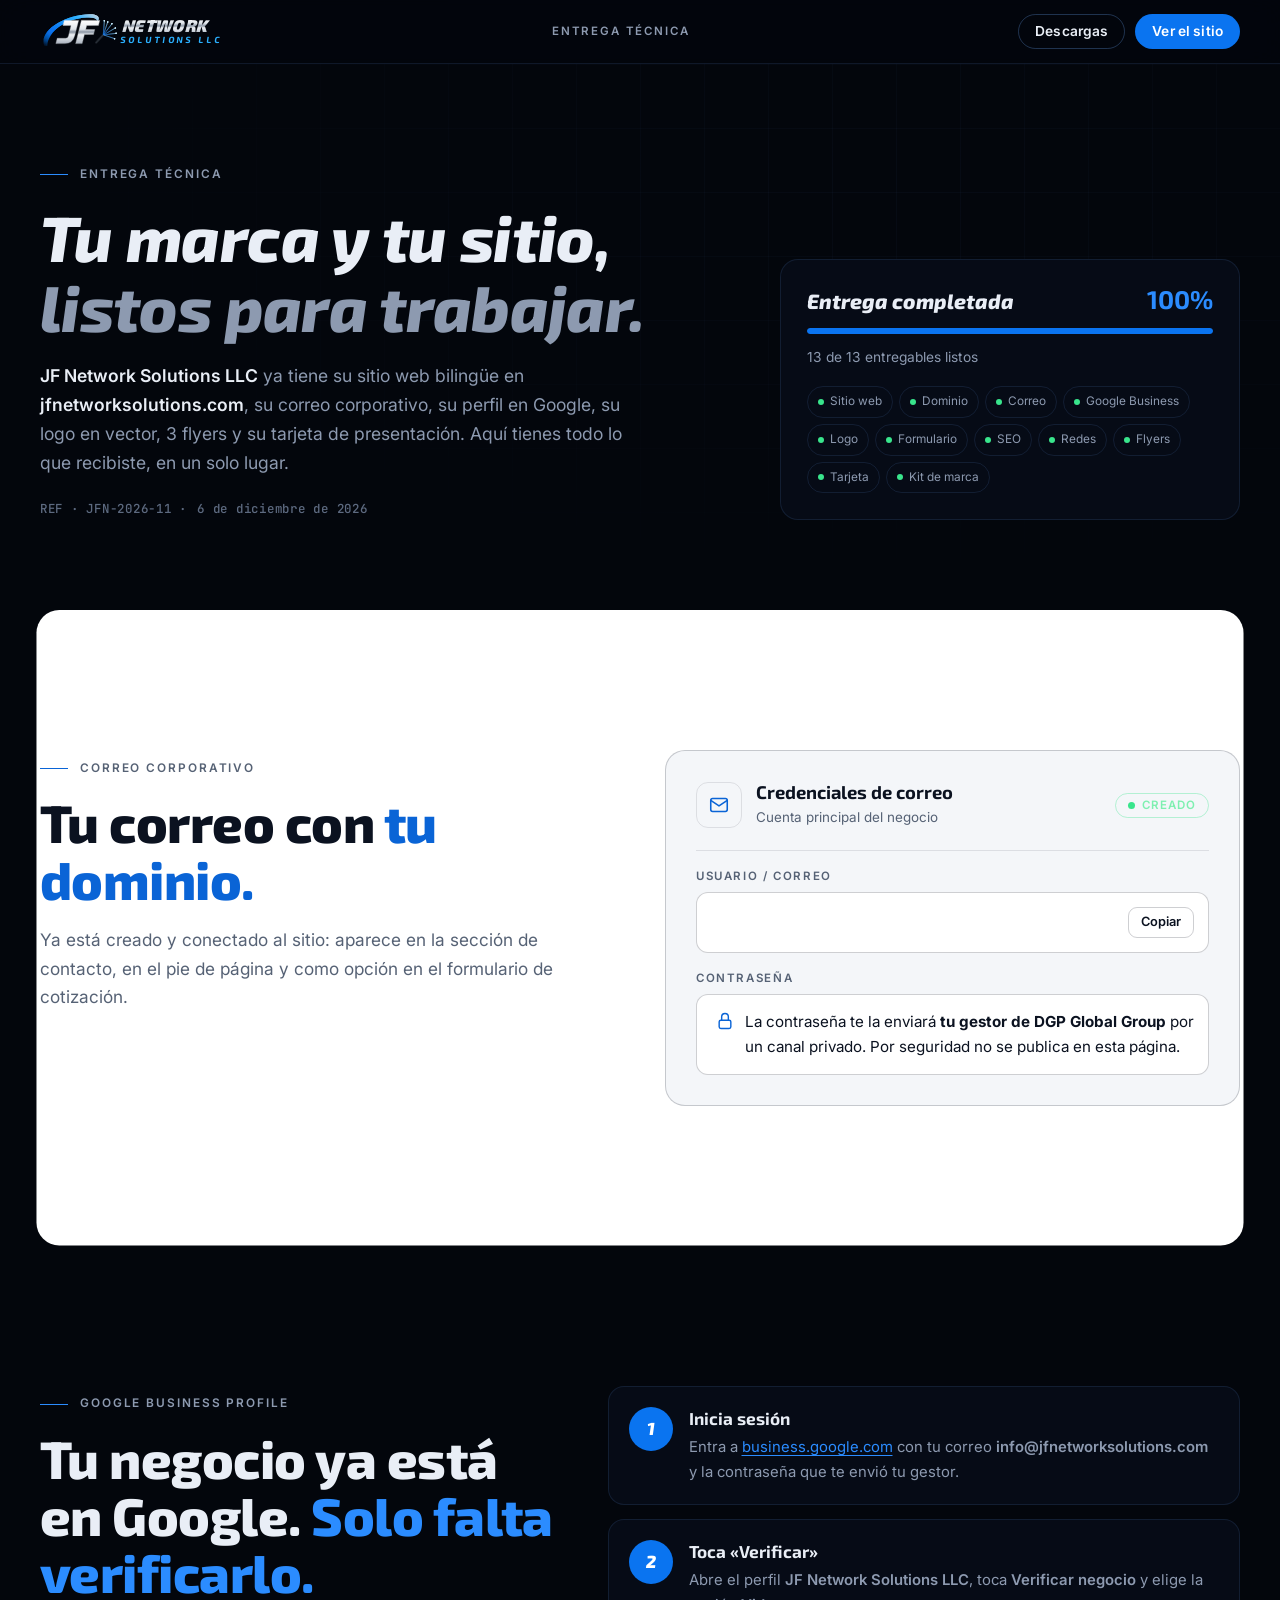
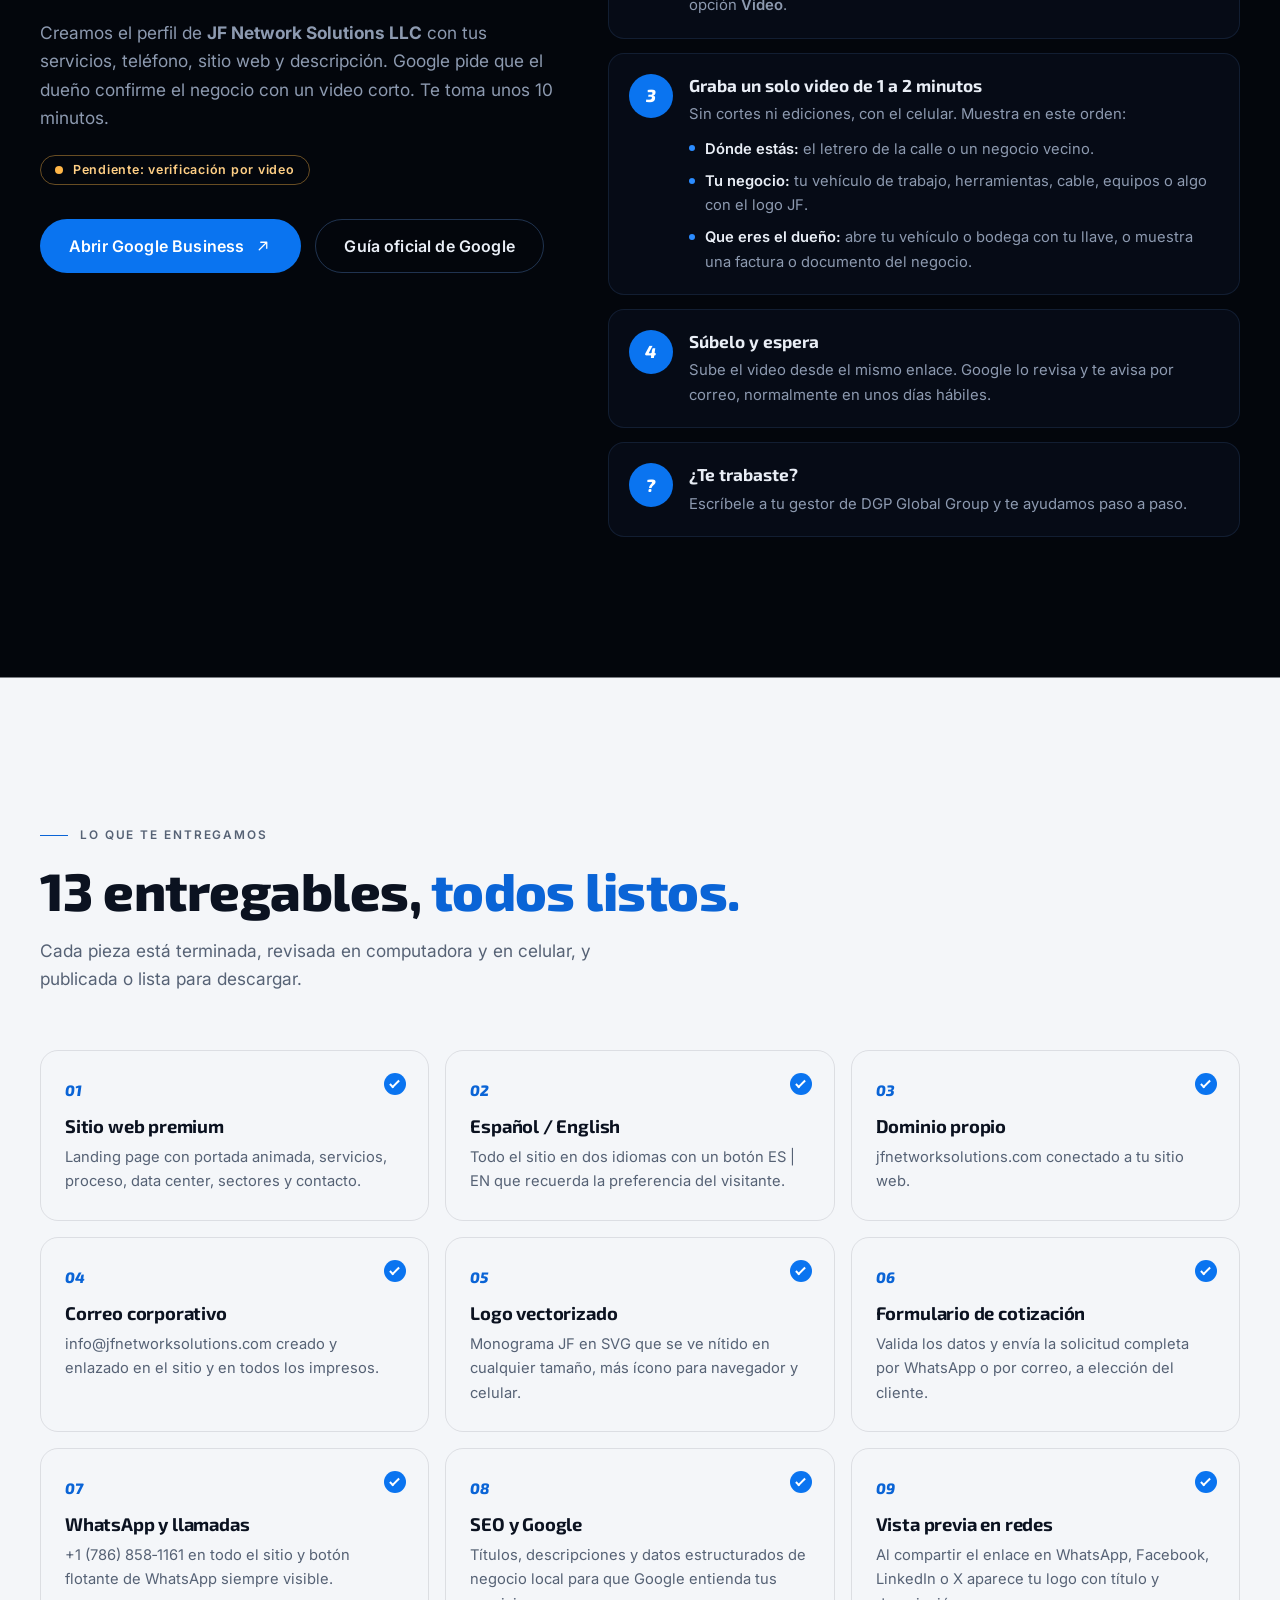
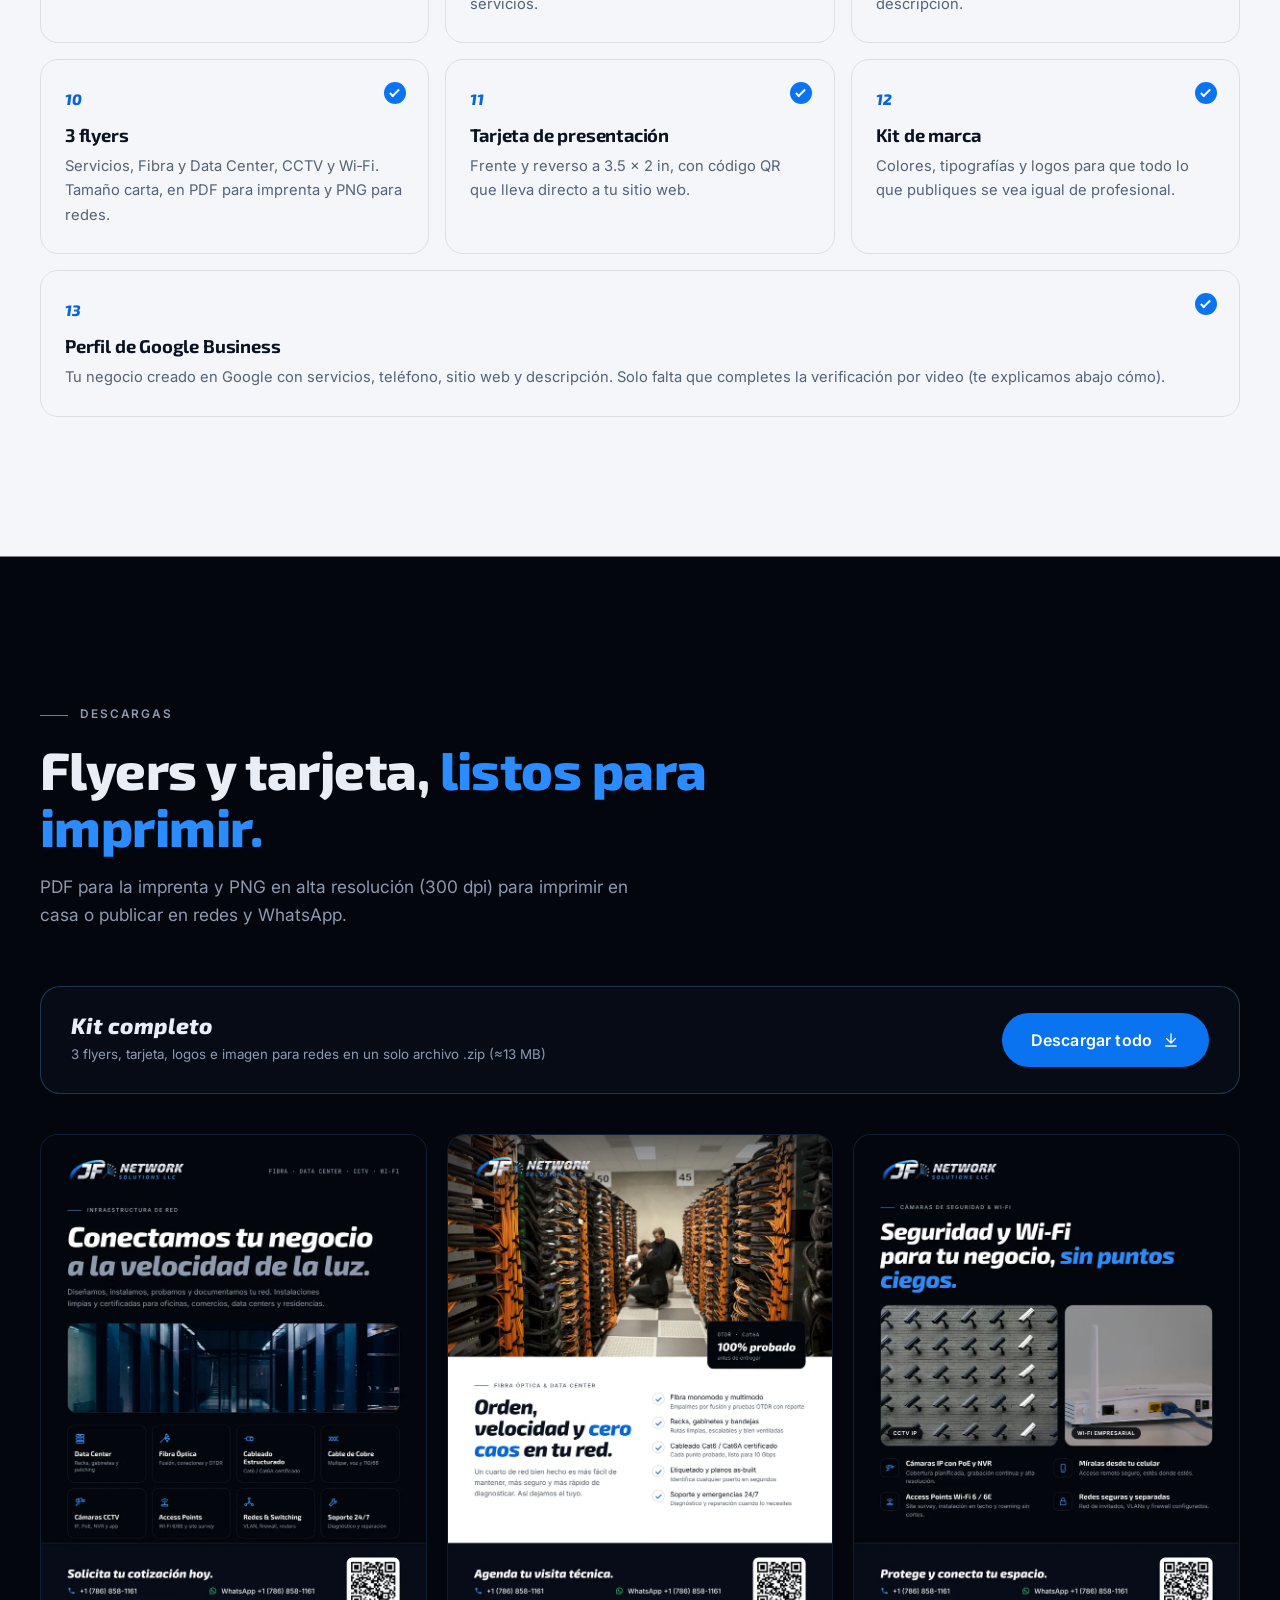
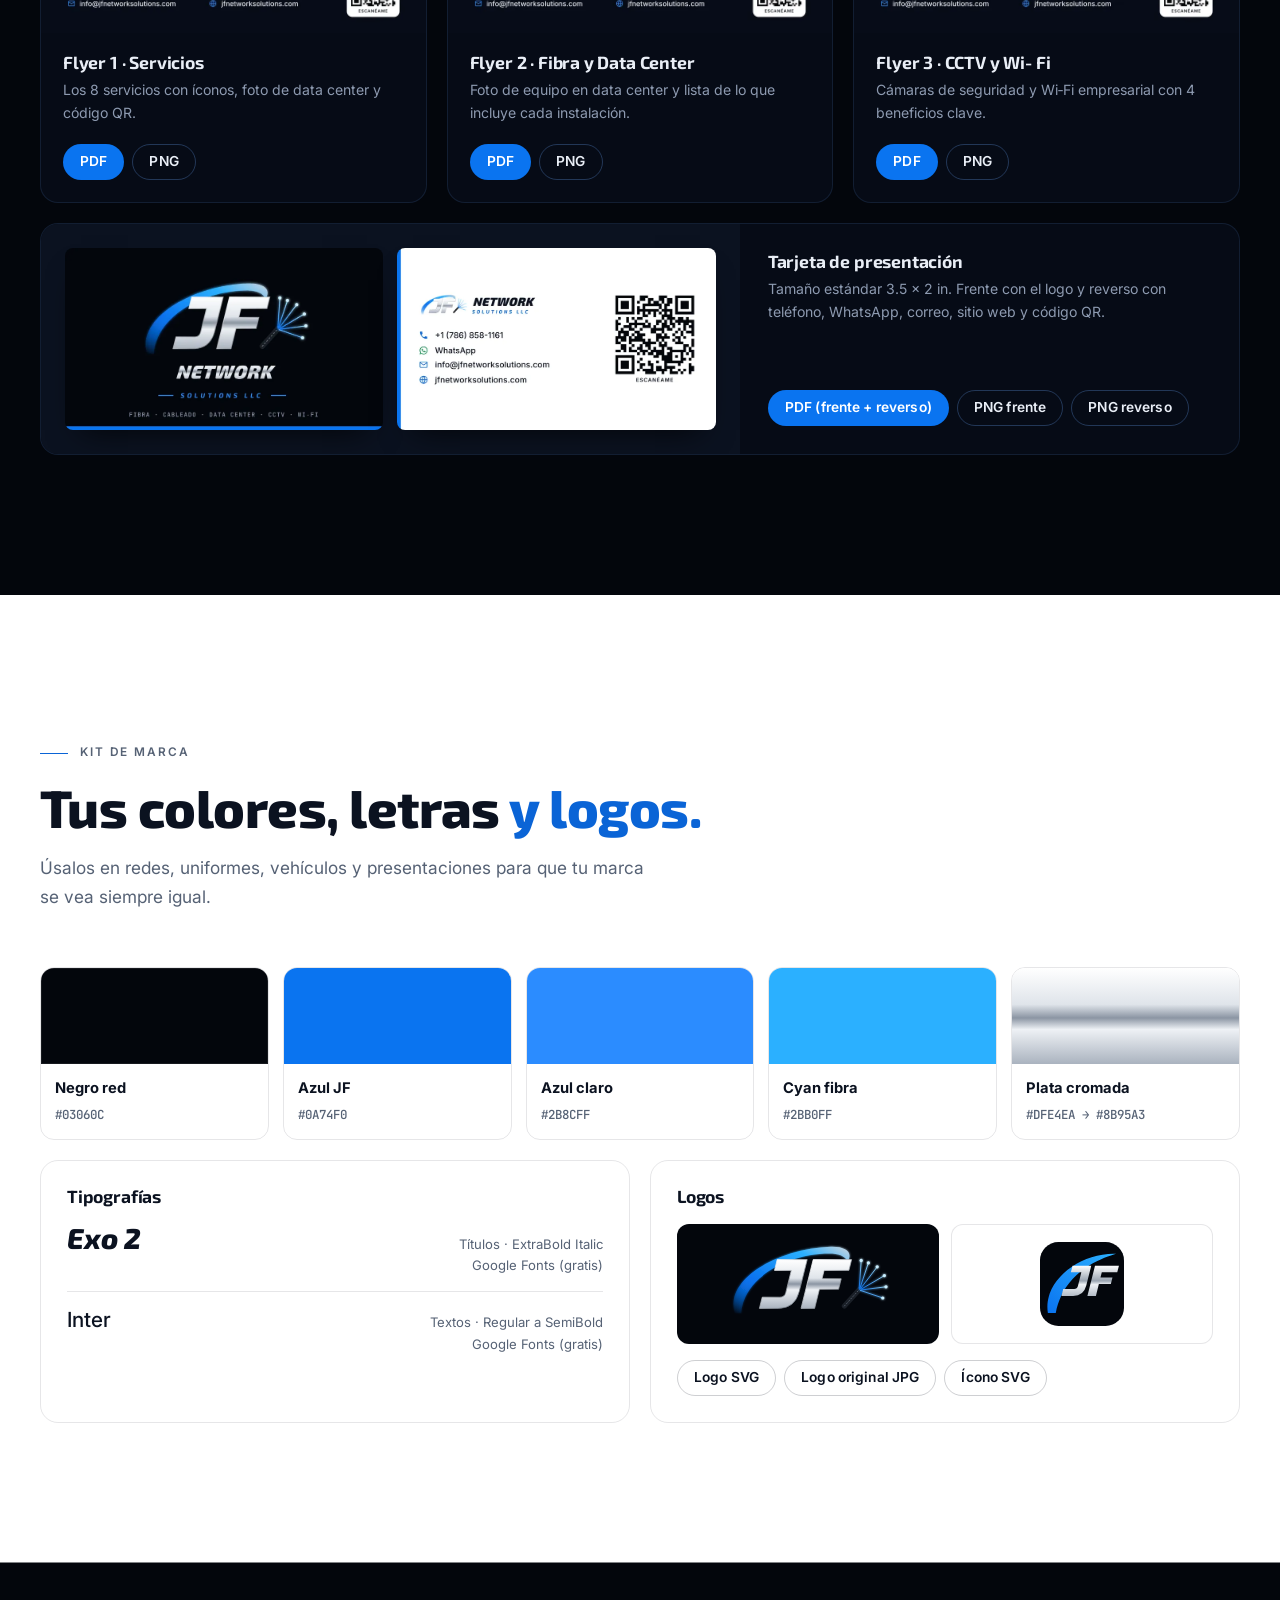
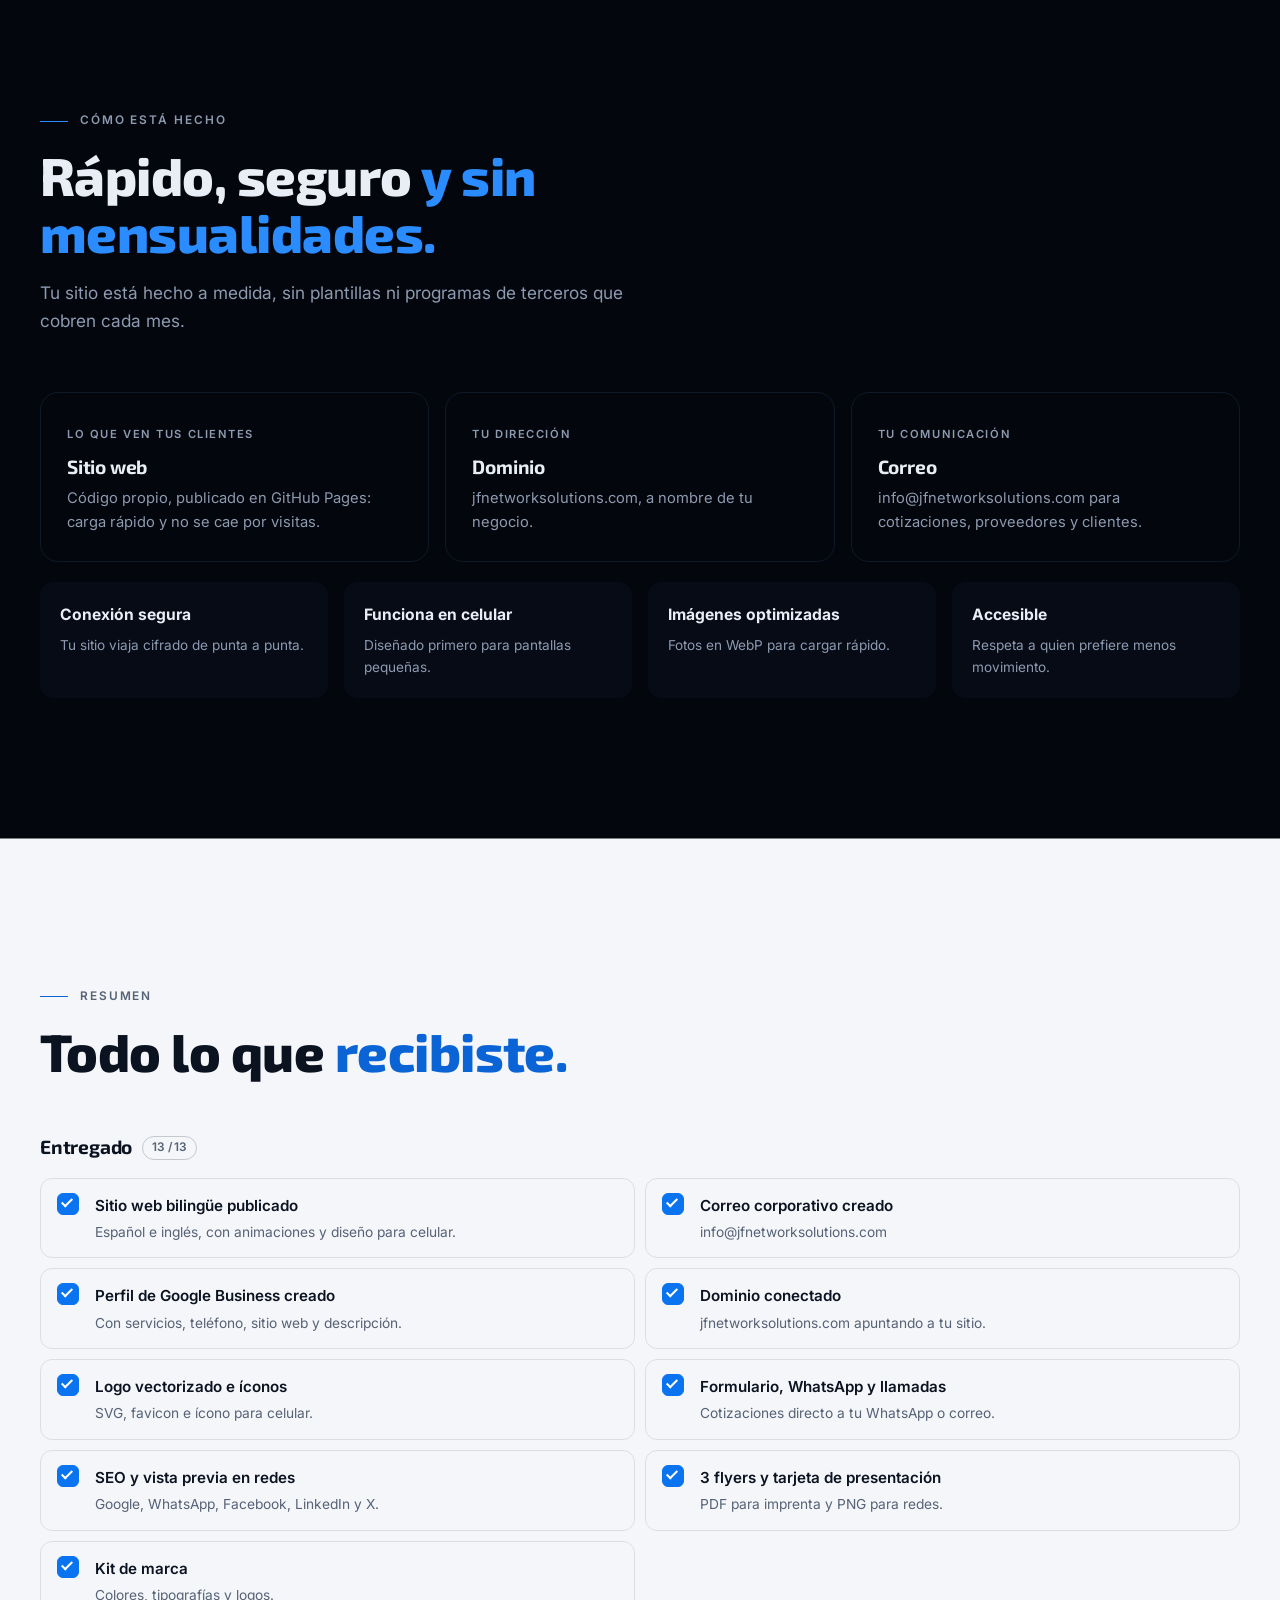
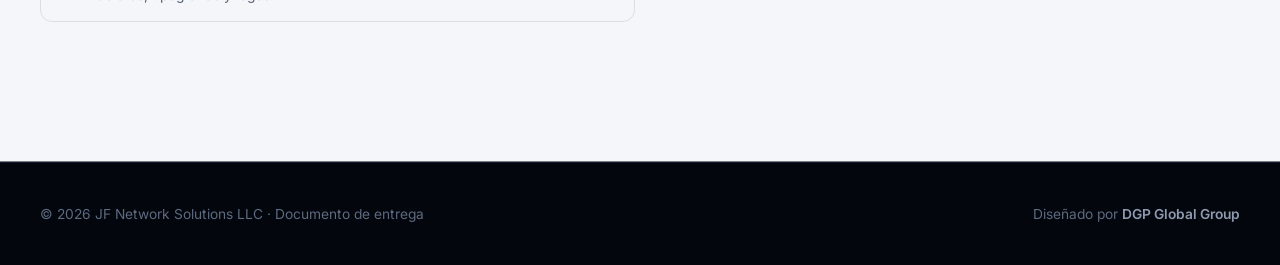
==== commit c6f5ee14: "Entrega: show only what the client received Remove client next-steps checklist, email security tips," ====
--- a/entrega/index.html
+++ b/entrega/index.html
@@ -172,7 +172,8 @@
     .hl span { display: block; margin-top: 6px; font-size: .85rem; color: var(--muted); }
 
     /* checklist */
-    .check-grid { display: grid; grid-template-columns: 1fr 1fr; gap: 40px; }
+    .check-grid { display: block; }
+    .check-grid .clist { grid-template-columns: 1fr 1fr; }
     .check-col h3 { font-size: 1.2rem; font-weight: 700; display: flex; align-items: center; gap: 10px; }
     .check-col h3 span { font: 600 .74rem/1 var(--font-body); padding: 5px 9px; border-radius: 999px; border: 1px solid var(--line-strong); color: var(--muted); }
     .clist { margin-top: 18px; display: grid; gap: 10px; }
@@ -196,7 +197,7 @@
       .highlights { grid-template-columns: 1fr 1fr; }
     }
     @media (max-width: 860px) {
-      .d-hero__grid, .cred, .two, .check-grid, .kit2, .card-piece { grid-template-columns: 1fr; }
+      .d-hero__grid, .cred, .two, .kit2, .card-piece, .check-grid .clist { grid-template-columns: 1fr; }
       .dl-zip { flex-direction: column; align-items: flex-start; }
     }
     @media (max-width: 600px) {
@@ -233,7 +234,7 @@
         <div>
           <p class="eyebrow reveal">Entrega técnica</p>
           <h1 class="reveal" data-delay="1">Tu marca y tu sitio, <span class="soft">listos para trabajar.</span></h1>
-          <p class="lead reveal" data-delay="2"><strong>JF Network Solutions LLC</strong> ya tiene su sitio web bilingüe en <strong>jfnetworksolutions.com</strong>, su correo corporativo, su perfil en Google, su logo en vector, 3 flyers y su tarjeta de presentación. Aquí tienes todo en un solo lugar: qué se hizo, cómo entrar y qué descargar.</p>
+          <p class="lead reveal" data-delay="2"><strong>JF Network Solutions LLC</strong> ya tiene su sitio web bilingüe en <strong>jfnetworksolutions.com</strong>, su correo corporativo, su perfil en Google, su logo en vector, 3 flyers y su tarjeta de presentación. Aquí tienes todo lo que recibiste, en un solo lugar.</p>
           <p class="d-ref reveal" data-delay="3">REF · JFN-2026-11 · <span id="today"></span></p>
         </div>
         <div class="progress reveal" data-delay="2" id="progress">
@@ -254,12 +255,7 @@
           <p class="eyebrow reveal">Correo corporativo</p>
           <h2 class="section__title reveal" data-delay="1">Tu correo con <span class="blue-text">tu dominio.</span></h2>
           <p class="section__lead reveal" data-delay="2">Ya está creado y conectado al sitio: aparece en la sección de contacto, en el pie de página y como opción en el formulario de cotización.</p>
-          <ul class="tips">
-            <li class="reveal" data-delay="2"><span class="check"></span><span><b>Cambia la contraseña</b> la primera vez que entres y guárdala en un lugar seguro.</span></li>
-            <li class="reveal" data-delay="3"><span class="check"></span><span><b>Activa la verificación en dos pasos</b> si tu proveedor de correo lo ofrece.</span></li>
-            <li class="reveal" data-delay="3"><span class="check"></span><span><b>Configúralo en tu celular</b> para responder cotizaciones al momento.</span></li>
-            <li class="reveal" data-delay="4"><span class="check"></span><span><b>Nunca compartas la contraseña</b> por WhatsApp, mensaje de texto ni redes.</span></li>
-          </ul>
+
         </div>
 
         <div class="cred__card reveal reveal--right" data-delay="1">
@@ -324,7 +320,7 @@
         <div class="deliv">
           <article class="deliv__item reveal reveal--scale"><span class="done"></span><span class="deliv__num">01</span><h3>Sitio web premium</h3><p>Landing page con portada animada, servicios, proceso, data center, sectores y contacto.</p></article>
           <article class="deliv__item reveal reveal--scale" data-delay="1"><span class="done"></span><span class="deliv__num">02</span><h3>Español / English</h3><p>Todo el sitio en dos idiomas con un botón ES | EN que recuerda la preferencia del visitante.</p></article>
-          <article class="deliv__item reveal reveal--scale" data-delay="2"><span class="done"></span><span class="deliv__num">03</span><h3>Dominio propio</h3><p>jfnetworksolutions.com conectado al sitio, con conexión segura (HTTPS) al activarse.</p></article>
+          <article class="deliv__item reveal reveal--scale" data-delay="2"><span class="done"></span><span class="deliv__num">03</span><h3>Dominio propio</h3><p>jfnetworksolutions.com conectado a tu sitio web.</p></article>
           <article class="deliv__item reveal reveal--scale"><span class="done"></span><span class="deliv__num">04</span><h3>Correo corporativo</h3><p>info@jfnetworksolutions.com creado y enlazado en el sitio y en todos los impresos.</p></article>
           <article class="deliv__item reveal reveal--scale" data-delay="1"><span class="done"></span><span class="deliv__num">05</span><h3>Logo vectorizado</h3><p>Monograma JF en SVG que se ve nítido en cualquier tamaño, más ícono para navegador y celular.</p></article>
           <article class="deliv__item reveal reveal--scale" data-delay="2"><span class="done"></span><span class="deliv__num">06</span><h3>Formulario de cotización</h3><p>Valida los datos y envía la solicitud completa por WhatsApp o por correo, a elección del cliente.</p></article>
@@ -398,7 +394,6 @@
             </div>
           </div>
         </article>
-        <p class="note reveal"><b>Para la imprenta:</b> pide impresión a todo color sobre papel de 14 pt o más para la tarjeta y de 100 lb para los flyers. Si la imprenta te pide sangrado (bleed), avísanos y te enviamos la versión con margen extra.</p>
       </div>
     </section>
 
@@ -439,36 +434,9 @@
       </div>
     </section>
 
-    <!-- ============ DOMAIN / DNS ============ -->
-    <section class="section" id="dominio">
-      <div class="container two">
-        <div>
-          <p class="eyebrow reveal">Dominio</p>
-          <h2 class="section__title reveal" data-delay="1">jfnetworksolutions.com, <span class="blue-text">conectado.</span></h2>
-          <p class="section__lead reveal" data-delay="2">El dominio está en GoDaddy y apunta al sitio con estos registros. Guárdalos como referencia; no hace falta tocarlos.</p>
-          <p class="note reveal" data-delay="3"><b>No borres</b> los registros MX ni los TXT de correo: son los que hacen funcionar <b>info@jfnetworksolutions.com</b>.</p>
-        </div>
-        <div class="table-wrap reveal reveal--right" data-delay="1">
-          <table class="dns">
-            <thead><tr><th>Tipo</th><th>Nombre</th><th>Valor</th></tr></thead>
-            <tbody>
-              <tr><td>A</td><td>@</td><td>185.199.108.153</td></tr>
-              <tr><td>A</td><td>@</td><td>185.199.109.153</td></tr>
-              <tr><td>A</td><td>@</td><td>185.199.110.153</td></tr>
-              <tr><td>A</td><td>@</td><td>185.199.111.153</td></tr>
-              <tr><td>AAAA</td><td>@</td><td>2606:50c0:8000::153</td></tr>
-              <tr><td>AAAA</td><td>@</td><td>2606:50c0:8001::153</td></tr>
-              <tr><td>AAAA</td><td>@</td><td>2606:50c0:8002::153</td></tr>
-              <tr><td>AAAA</td><td>@</td><td>2606:50c0:8003::153</td></tr>
-              <tr><td>CNAME</td><td>www</td><td>quasarworksco.github.io</td></tr>
-            </tbody>
-          </table>
-        </div>
-      </div>
-    </section>
 
     <!-- ============ HOW IT'S BUILT ============ -->
-    <section class="section section--light section--light-2" id="como">
+    <section class="section" id="como">
       <div class="container">
         <div class="section__head">
           <p class="eyebrow reveal">Cómo está hecho</p>
@@ -477,11 +445,11 @@
         </div>
         <div class="stack">
           <div class="stack__item reveal reveal--scale"><small>Lo que ven tus clientes</small><h3>Sitio web</h3><p>Código propio, publicado en GitHub Pages: carga rápido y no se cae por visitas.</p></div>
-          <div class="stack__item reveal reveal--scale" data-delay="1"><small>Tu dirección</small><h3>Dominio</h3><p>jfnetworksolutions.com en GoDaddy, a nombre de tu negocio. Recuerda renovarlo cada año.</p></div>
+          <div class="stack__item reveal reveal--scale" data-delay="1"><small>Tu dirección</small><h3>Dominio</h3><p>jfnetworksolutions.com, a nombre de tu negocio.</p></div>
           <div class="stack__item reveal reveal--scale" data-delay="2"><small>Tu comunicación</small><h3>Correo</h3><p>info@jfnetworksolutions.com para cotizaciones, proveedores y clientes.</p></div>
         </div>
         <div class="highlights">
-          <div class="hl reveal"><b>Conexión segura</b><span>HTTPS con candado en el navegador.</span></div>
+          <div class="hl reveal"><b>Conexión segura</b><span>Tu sitio viaja cifrado de punta a punta.</span></div>
           <div class="hl reveal" data-delay="1"><b>Funciona en celular</b><span>Diseñado primero para pantallas pequeñas.</span></div>
           <div class="hl reveal" data-delay="2"><b>Imágenes optimizadas</b><span>Fotos en WebP para cargar rápido.</span></div>
           <div class="hl reveal" data-delay="3"><b>Accesible</b><span>Respeta a quien prefiere menos movimiento.</span></div>
@@ -490,35 +458,25 @@
     </section>
 
     <!-- ============ CHECKLIST ============ -->
-    <section class="section" id="checklist">
+    <section class="section section--light section--light-2" id="checklist">
       <div class="container">
         <div class="section__head">
-          <p class="eyebrow reveal">Checklist</p>
-          <h2 class="section__title reveal" data-delay="1">Lo que hicimos <span class="blue-text">y lo que sigue.</span></h2>
-          <p class="section__lead reveal" data-delay="2">Marca los pasos pendientes a medida que los completes; tu avance se guarda en este navegador.</p>
+          <p class="eyebrow reveal">Resumen</p>
+          <h2 class="section__title reveal" data-delay="1">Todo lo que <span class="blue-text">recibiste.</span></h2>
         </div>
         <div class="check-grid">
-          <div class="check-col reveal reveal--left">
+          <div class="check-col reveal">
             <h3>Entregado <span>13 / 13</span></h3>
             <div class="clist clist--done">
               <label><input type="checkbox" checked disabled><span><b>Sitio web bilingüe publicado</b><small>Español e inglés, con animaciones y diseño para celular.</small></span></label>
               <label><input type="checkbox" checked disabled><span><b>Correo corporativo creado</b><small>info@jfnetworksolutions.com</small></span></label>
               <label><input type="checkbox" checked disabled><span><b>Perfil de Google Business creado</b><small>Con servicios, teléfono, sitio web y descripción.</small></span></label>
-              <label><input type="checkbox" checked disabled><span><b>Dominio conectado</b><small>Registros DNS configurados en GoDaddy.</small></span></label>
+              <label><input type="checkbox" checked disabled><span><b>Dominio conectado</b><small>jfnetworksolutions.com apuntando a tu sitio.</small></span></label>
               <label><input type="checkbox" checked disabled><span><b>Logo vectorizado e íconos</b><small>SVG, favicon e ícono para celular.</small></span></label>
               <label><input type="checkbox" checked disabled><span><b>Formulario, WhatsApp y llamadas</b><small>Cotizaciones directo a tu WhatsApp o correo.</small></span></label>
               <label><input type="checkbox" checked disabled><span><b>SEO y vista previa en redes</b><small>Google, WhatsApp, Facebook, LinkedIn y X.</small></span></label>
               <label><input type="checkbox" checked disabled><span><b>3 flyers y tarjeta de presentación</b><small>PDF para imprenta y PNG para redes.</small></span></label>
-            </div>
-          </div>
-          <div class="check-col reveal reveal--right">
-            <h3>Tus siguientes pasos <span id="pendingCount">0 / 5</span></h3>
-            <div class="clist" id="todo">
-              <label><input type="checkbox" data-key="pwd"><span><b>Entra a tu correo y cambia la contraseña</b><small>Usa la que te envíe tu gestor de DGP Global Group.</small></span></label>
-              <label><input type="checkbox" data-key="https"><span><b>Confirma el candado HTTPS</b><small>Abre jfnetworksolutions.com y verifica que aparezca el candado.</small></span></label>
-              <label><input type="checkbox" data-key="gbp"><span><b>Verifica tu negocio en Google con el video</b><small>Sigue los 4 pasos de la sección Google Business. Luego sube fotos de tus trabajos.</small></span></label>
-              <label><input type="checkbox" data-key="print"><span><b>Imprime tus tarjetas y flyers</b><small>Lleva los PDF a la imprenta.</small></span></label>
-              <label><input type="checkbox" data-key="photos"><span><b>Envíanos fotos reales de tus trabajos</b><small>Las ponemos en el sitio en lugar de las de stock.</small></span></label>
+              <label><input type="checkbox" checked disabled><span><b>Kit de marca</b><small>Colores, tipografías y logos.</small></span></label>
             </div>
           </div>
         </div>
@@ -577,22 +535,6 @@
       b.textContent = "Copiado"; b.classList.add("is-done");
       setTimeout(() => { b.textContent = "Copiar"; b.classList.remove("is-done"); }, 1800);
     }));
-
-    /* client checklist (saved per browser) */
-    const boxes = $$("#todo input");
-    const count = document.getElementById("pendingCount");
-    let saved = {};
-    try { saved = JSON.parse(localStorage.getItem("jf-entrega-todo") || "{}"); } catch (_) {}
-    const update = () => { count.textContent = `${boxes.filter((b) => b.checked).length} / ${boxes.length}`; };
-    boxes.forEach((b) => {
-      b.checked = !!saved[b.dataset.key];
-      b.addEventListener("change", () => {
-        saved[b.dataset.key] = b.checked;
-        try { localStorage.setItem("jf-entrega-todo", JSON.stringify(saved)); } catch (_) {}
-        update();
-      });
-    });
-    update();
   })();
   </script>
 </body>
--- a/assets/css/styles.css
+++ b/assets/css/styles.css
@@ -610,6 +610,7 @@
 .reveal--left { transform: translateX(-48px); }
 .reveal--right { transform: translateX(48px); }
 .reveal--scale { transform: translateY(16px) scale(.94); }
+@media (max-width: 860px) { .reveal--left, .reveal--right { transform: translateY(24px); } }
 .section__title.reveal { transform: translateY(40px) skewY(2deg); transform-origin: left; transition: opacity 1s var(--ease), transform 1.1s var(--ease); }
 .section__title.reveal.is-in { transform: none; }
 .reveal.is-in { opacity: 1; transform: none; filter: none; }
